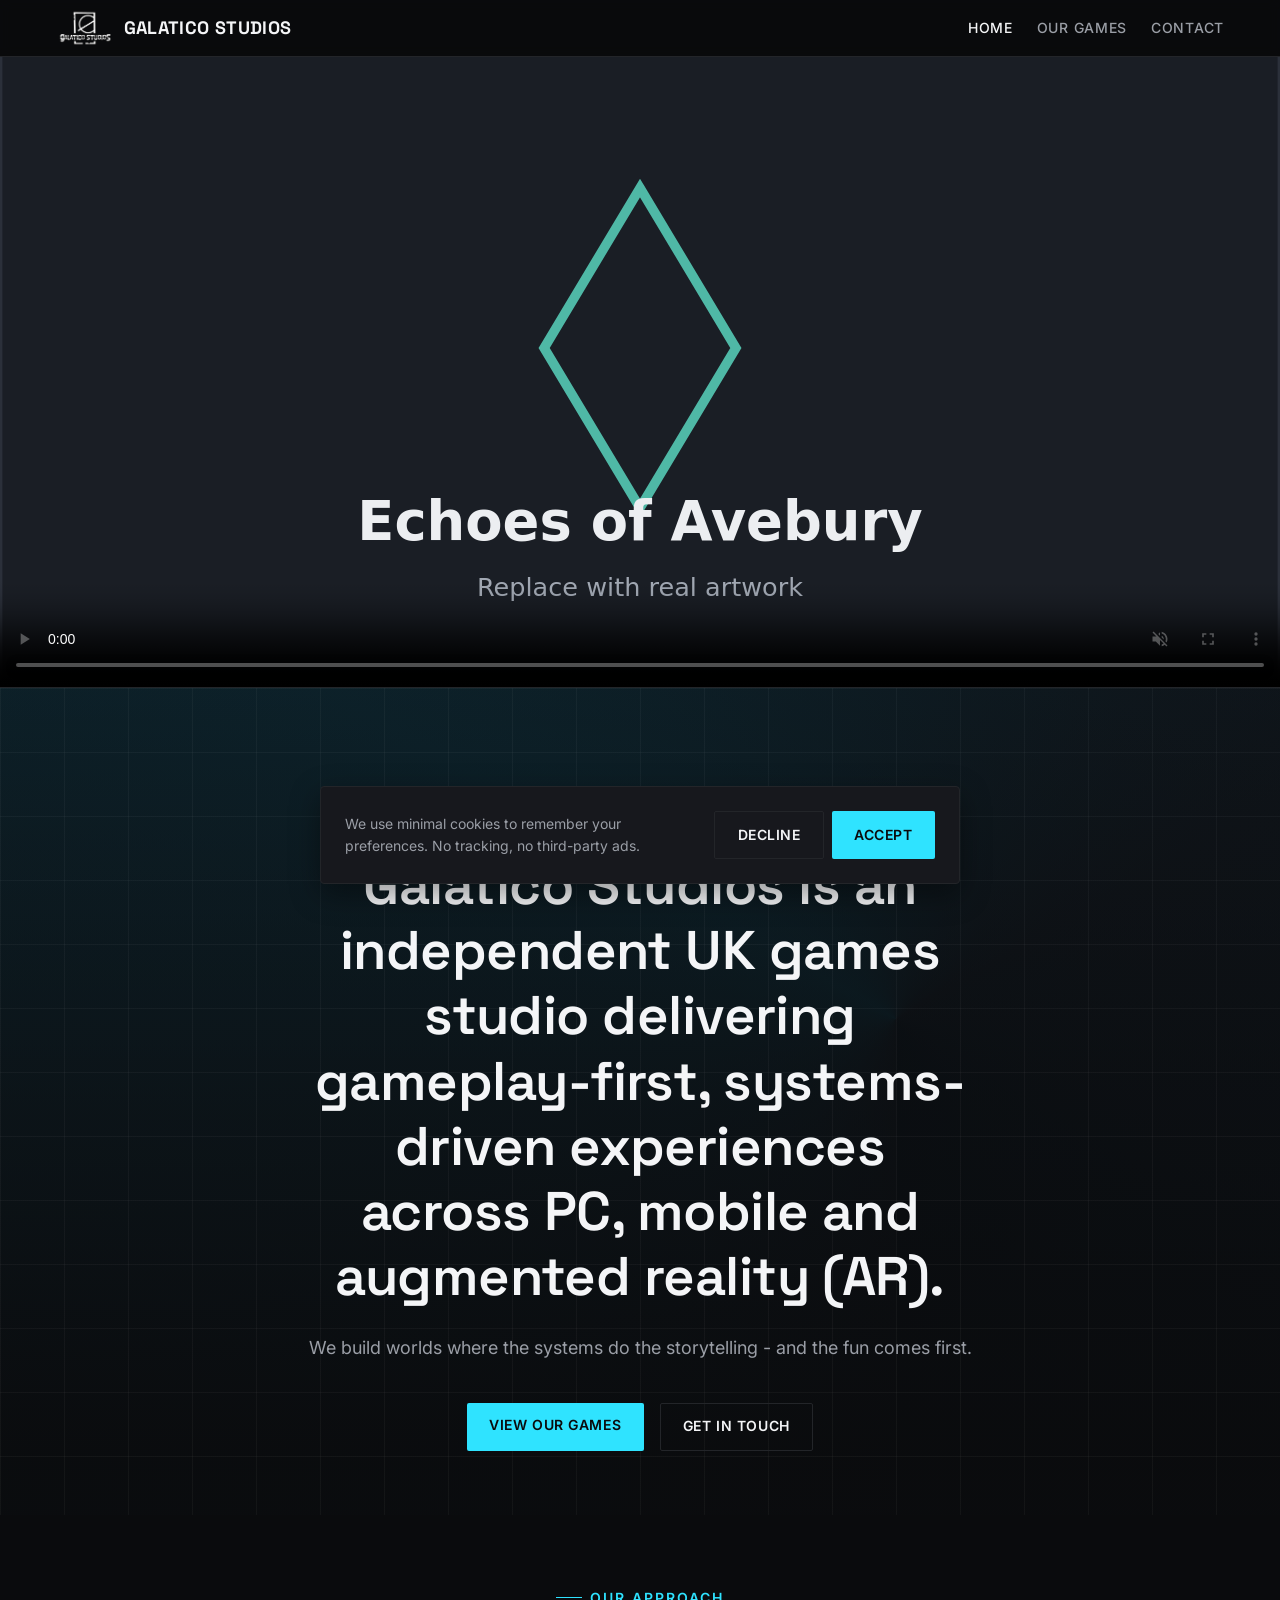
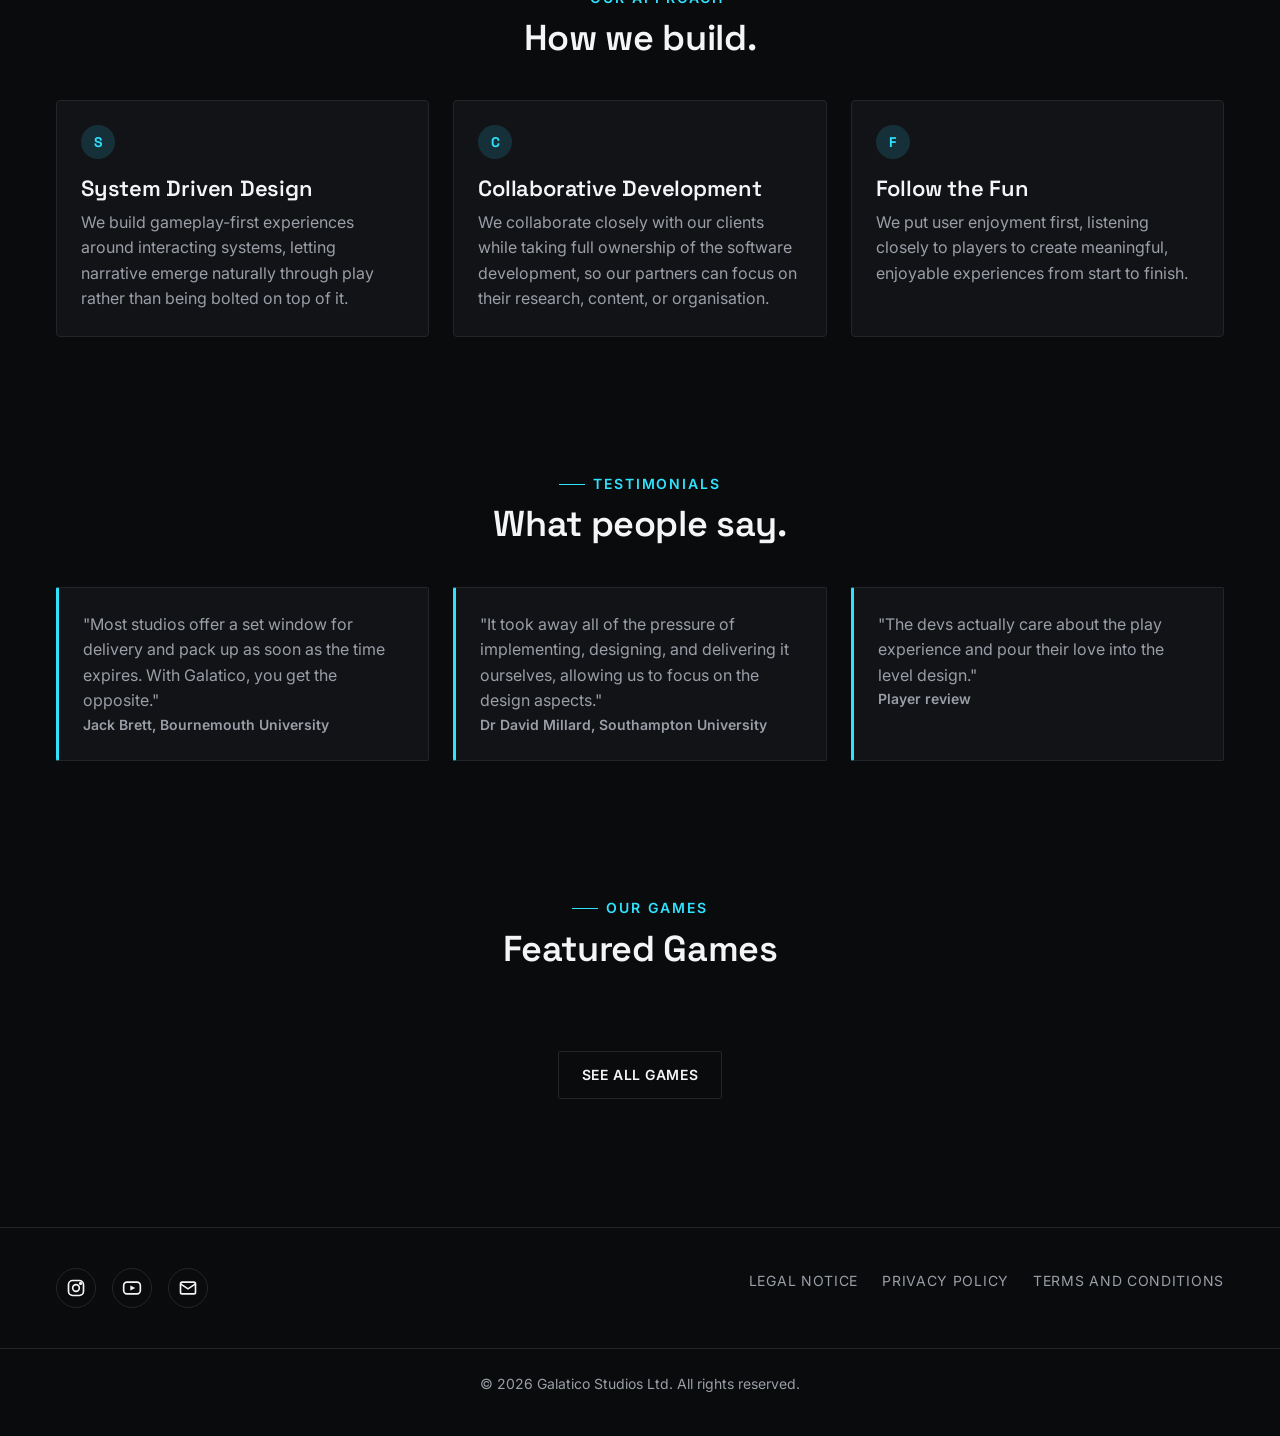
==== index.html @ b8dc7189 "Moved files into folders" ====
<!DOCTYPE html>
<html lang="en">
<head>
  <meta charset="UTF-8">
  <meta name="viewport" content="width=device-width, initial-scale=1.0">
  <title>Galatico Studios | Independent UK Games Studio</title>
  <meta name="description" content="Galatico Studios is an independent UK games studio delivering gameplay-first, systems-driven experiences across PC, mobile and augmented reality (AR).">
  <link rel="icon" href="favicon.ico" sizes="any">
  <link rel="manifest" href="site.webmanifest">

  <link rel="preconnect" href="https://fonts.googleapis.com">
  <link rel="preconnect" href="https://fonts.gstatic.com" crossorigin>
  <link href="https://fonts.googleapis.com/css2?family=Space+Grotesk:wght@500;600;700&family=Inter:wght@400;500;600&display=swap" rel="stylesheet">

  <link rel="stylesheet" href="assets/css/base.css">
  <link rel="stylesheet" href="assets/css/layout.css">
  <link rel="stylesheet" href="assets/css/components.css">
  <link rel="stylesheet" href="assets/css/pages/home.css">
</head>
<body>
  <a class="skip-link" href="#main-content">Skip to main content</a>

  <header class="site-header">
    <div class="container">
      <a href="index.html" class="site-logo">
        <img src="assets/media/logo/logo.png" alt="Galatico Studios logo">
        Galatico Studios
      </a>

      <button class="nav-toggle" type="button" aria-expanded="false" aria-controls="main-nav" aria-label="Toggle navigation menu">
        <span></span>
        <span></span>
        <span></span>
      </button>

      <nav class="main-nav" id="main-nav" aria-label="Primary">
        <ul>
          <li><a href="index.html" aria-current="page">Home</a></li>
          <li><a href="Pages/our-games.html">Our Games</a></li>
          <li><a href="mailto:msmith@galaticostudios.co.uk">Contact</a></li>
        </ul>
      </nav>
    </div>
  </header>

  <!-- Showreel banner: no real footage yet, so the poster image (a game
       cover) shows until a <source> is added inside the <video> tag below. -->
  <section class="showreel-banner">
    <video class="showreel-video" poster="assets/media/games/echoes-of-avebury/cover.svg" controls muted loop playsinline>
      <!-- TODO: once the showreel file is ready, add e.g.:
           <source src="assets/media/showreel.mp4" type="video/mp4"> -->
      Your browser does not support the video tag.
    </video>
  </section>

  <main id="main-content">
    <!-- Hero: .hero is full-width so its background texture stretches edge
         to edge on every screen size; .hero-inner (which also gets
         .container's max-width/padding) keeps the actual text narrower and
         centered on top of it. -->
    <section class="hero">
      <div class="hero-inner container">
        <p class="kicker">PC &bull; Mobile &bull; Augmented Reality</p>
        <h1>Galatico Studios is an independent UK games studio delivering gameplay-first, systems-driven experiences across PC, mobile and augmented reality (AR).</h1>
        <p>We build worlds where the systems do the storytelling - and the fun comes first.</p>
        <div class="hero-actions">
          <a class="btn btn-primary" href="Pages/our-games.html">View Our Games</a>
          <a class="btn btn-secondary" href="mailto:msmith@galaticostudios.co.uk">Get in Touch</a>
        </div>
      </div>
    </section>

    <!-- Our Approach -->
    <section class="section container">
      <div class="section-heading">
        <p class="kicker">Our Approach</p>
        <h2>How we build.</h2>
      </div>
      <div class="approach-grid">
        <article class="approach-card">
          <span class="approach-card-icon" aria-hidden="true">S</span>
          <h3>System Driven Design</h3>
          <p>We build gameplay-first experiences around interacting systems, letting narrative emerge naturally through play rather than being bolted on top of it.</p>
        </article>
        <article class="approach-card">
          <span class="approach-card-icon" aria-hidden="true">C</span>
          <h3>Collaborative Development</h3>
          <p>We collaborate closely with our clients while taking full ownership of the software development, so our partners can focus on their research, content, or organisation.</p>
        </article>
        <article class="approach-card">
          <span class="approach-card-icon" aria-hidden="true">F</span>
          <h3>Follow the Fun</h3>
          <p>We put user enjoyment first, listening closely to players to create meaningful, enjoyable experiences from start to finish.</p>
        </article>
      </div>
    </section>

    <!-- Testimonials -->
    <section class="section container">
      <div class="section-heading">
        <p class="kicker">Testimonials</p>
        <h2>What people say.</h2>
      </div>
      <div class="testimonial-grid">
        <blockquote class="testimonial-card">
          <p>"Most studios offer a set window for delivery and pack up as soon as the time expires. With Galatico, you get the opposite."</p>
          <cite>Jack Brett, Bournemouth University</cite>
        </blockquote>
        <blockquote class="testimonial-card">
          <p>"It took away all of the pressure of implementing, designing, and delivering it ourselves, allowing us to focus on the design aspects."</p>
          <cite>Dr David Millard, Southampton University</cite>
        </blockquote>
        <blockquote class="testimonial-card">
          <p>"The devs actually care about the play experience and pour their love into the level design."</p>
          <cite>Player review</cite>
        </blockquote>
      </div>
    </section>

    <!-- Featured Games -->
    <section class="section container">
      <div class="section-heading">
        <p class="kicker">Our Games</p>
        <h2>Featured Games</h2>
      </div>
      <!-- Cards below are injected by games-data.js via renderGameCards() -->
      <div class="featured-games-grid" id="featured-games"></div>
      <div class="section-heading" style="margin-top: var(--space-lg); margin-bottom: 0;">
        <a class="btn btn-secondary" href="Pages/our-games.html">See All Games</a>
      </div>
    </section>
  </main>

  <footer class="site-footer">
    <div class="container footer-grid">
      <div class="footer-social">
        <a href="https://instagram.com/galaticostudiosofficial" target="_blank" rel="noopener noreferrer" aria-label="Galatico Studios on Instagram">
          <svg width="20" height="20" viewBox="0 0 24 24" fill="none" stroke="currentColor" stroke-width="2" aria-hidden="true">
            <rect x="3" y="3" width="18" height="18" rx="5"></rect>
            <circle cx="12" cy="12" r="4"></circle>
            <circle cx="17.5" cy="6.5" r="1"></circle>
          </svg>
        </a>
        <a href="https://youtube.com/@GalaticoStudiosOfficial" target="_blank" rel="noopener noreferrer" aria-label="Galatico Studios on YouTube">
          <svg width="20" height="20" viewBox="0 0 24 24" fill="none" stroke="currentColor" stroke-width="2" aria-hidden="true">
            <rect x="2" y="5" width="20" height="14" rx="4"></rect>
            <polygon points="10,9 16,12 10,15" fill="currentColor" stroke="none"></polygon>
          </svg>
        </a>
        <a href="mailto:msmith@galaticostudios.co.uk" aria-label="Email Galatico Studios">
          <svg width="20" height="20" viewBox="0 0 24 24" fill="none" stroke="currentColor" stroke-width="2" aria-hidden="true">
            <rect x="3" y="5" width="18" height="14" rx="2"></rect>
            <path d="M3 7l9 6 9-6"></path>
          </svg>
        </a>
      </div>

      <nav class="footer-legal" aria-label="Legal">
        <ul>
          <li><a href="Pages/legal-notice.html">Legal Notice</a></li>
          <li><a href="Pages/privacy-policy.html">Privacy Policy</a></li>
          <li><a href="Pages/terms-and-conditions.html">Terms and Conditions</a></li>
        </ul>
      </nav>
    </div>

    <p class="footer-bottom">&copy; <span class="current-year"></span> Galatico Studios Ltd. All rights reserved.</p>
  </footer>

  <!-- Cookie consent banner: hidden by default, shown by cookie-consent.js
       on a visitor's first visit. See assets/js/cookie-consent.js -->
  <div class="cookie-banner" id="cookie-banner" hidden>
    <p>We use minimal cookies to remember your preferences. No tracking, no third-party ads.</p>
    <div class="cookie-banner-actions">
      <button class="btn btn-secondary" id="cookie-decline" type="button">Decline</button>
      <button class="btn btn-primary" id="cookie-accept" type="button">Accept</button>
    </div>
  </div>

  <script src="assets/js/games-data.js" defer></script>
  <script src="assets/js/main.js" defer></script>
  <script src="assets/js/cookie-consent.js" defer></script>
  <script defer>
    // Only render the first 3 games as a "featured" preview on the homepage.
    // rootPrefix is "" because index.html lives at the repo root.
    renderGameCards("featured-games", 3, "");
  </script>
</body>
</html>
---- assets/css/base.css ----
/*
  base.css
  --------
  Global reset, CSS custom properties (design tokens), and base typography.
  Every other stylesheet builds on top of the variables defined here, so if
  you want to re-theme the site later, this is the file to edit.
*/

/* --- Reset ---------------------------------------------------------- */
/* A small, modern reset. We are not using a big third-party reset because
   the brief says "no frameworks" - this covers the common gotchas. */
*,
*::before,
*::after {
  box-sizing: border-box;
}

html,
body,
h1,
h2,
h3,
h4,
p,
ul,
ol,
figure,
blockquote {
  margin: 0;
  padding: 0;
}

ul,
ol {
  list-style: none;
}

img,
picture,
svg {
  max-width: 100%;
  display: block;
}

a {
  color: inherit;
  text-decoration: none;
}

button {
  font: inherit;
  color: inherit;
  background: none;
  border: none;
  cursor: pointer;
}

/* Respect users who have asked their OS to reduce motion */
@media (prefers-reduced-motion: reduce) {
  *,
  *::before,
  *::after {
    animation-duration: 0.01ms !important;
    animation-iteration-count: 1 !important;
    transition-duration: 0.01ms !important;
    scroll-behavior: auto !important;
  }
}

/* --- Design tokens ---------------------------------------------------
   CSS custom properties ("CSS variables") let us define a value once and
   reuse it everywhere. Changing a color or spacing value here updates the
   whole site, instead of hunting through every file.
------------------------------------------------------------------------ */
:root {
  /* Colors: near-black theme with a single bright teal accent used
     consistently for links, tags, and highlights. */
  --color-bg: #0a0b0d;
  --color-bg-alt: #121317;
  --color-surface: #121317;
  --color-surface-raised: #17181d;
  --color-border: #232529;

  --color-text: #f4f5f7;
  --color-text-muted: #9a9ea6;

  --color-accent: #2fe3ff;
  --color-accent-hover: #6aecff;
  --color-accent-2: #2fe3ff;
  --color-accent-soft: rgba(47, 227, 255, 0.14);

  --color-focus: #6fc6ff;

  /* Type scale. Space Grotesk/Inter are loaded via Google Fonts <link> tags
     in each page's <head> - the system-font fallbacks keep the page usable
     if that request fails (e.g. no internet when opened via file://). */
  --font-body: "Inter", system-ui, -apple-system, "Segoe UI", Roboto, Helvetica, Arial, sans-serif;
  --font-heading: "Space Grotesk", var(--font-body);

  --fs-sm: 0.875rem;
  --fs-base: 1rem;
  --fs-md: 1.125rem;
  --fs-lg: 1.375rem;
  --fs-xl: 1.75rem;
  --fs-2xl: 2.25rem;
  --fs-3xl: 3rem;

  /* Spacing scale, used for margin/padding/gap so spacing stays consistent */
  --space-xs: 0.5rem;
  --space-sm: 1rem;
  --space-md: 1.5rem;
  --space-lg: 2.5rem;
  --space-xl: 4rem;
  --space-2xl: 6rem;

  --radius-sm: 2px;
  --radius-md: 4px;

  --max-width: 1200px;
}

/* --- Base typography -------------------------------------------------- */
html {
  scroll-behavior: smooth;
}

body {
  background-color: var(--color-bg);
  color: var(--color-text);
  font-family: var(--font-body);
  font-size: var(--fs-base);
  line-height: 1.6;
}

h1,
h2,
h3,
h4 {
  font-family: var(--font-heading);
  line-height: 1.2;
  font-weight: 600;
  letter-spacing: -0.01em;
}

h1 {
  font-size: var(--fs-3xl);
}

h2 {
  font-size: var(--fs-2xl);
}

h3 {
  font-size: var(--fs-lg);
}

p {
  color: var(--color-text-muted);
}

/* Visible focus states for keyboard users - required for accessibility.
   Do not remove the outline without replacing it with something equally
   visible. */
a:focus-visible,
button:focus-visible,
input:focus-visible {
  outline: 3px solid var(--color-focus);
  outline-offset: 2px;
}

/* Utility class for visually hiding content while keeping it available to
   screen readers (used for skip links / labels). */
.visually-hidden {
  position: absolute;
  width: 1px;
  height: 1px;
  padding: 0;
  margin: -1px;
  overflow: hidden;
  clip: rect(0, 0, 0, 0);
  white-space: nowrap;
  border: 0;
}
---- assets/css/layout.css ----
/*
  layout.css
  ----------
  Structural layout: header/nav, footer, page containers and grids.
  Component-level styling (buttons, cards, etc.) lives in components.css.
*/

/* --- Container --------------------------------------------------------
   A reusable centered container so every section lines up consistently. */
.container {
  width: 100%;
  max-width: var(--max-width);
  margin-inline: auto;
  padding-inline: var(--space-sm);
}

/* --- Skip link ----------------------------------------------------------
   Lets keyboard/screen-reader users jump past the nav straight to the main
   content. Hidden until it receives focus. */
.skip-link {
  position: absolute;
  top: -100%;
  left: var(--space-sm);
  background: var(--color-accent);
  color: #14100c;
  padding: var(--space-xs) var(--space-sm);
  border-radius: var(--radius-sm);
  z-index: 1000;
  transition: top 0.2s ease;
}

.skip-link:focus {
  top: var(--space-sm);
}

/* --- Site header / navigation ------------------------------------------ */
.site-header {
  position: sticky;
  top: 0;
  z-index: 100;
  background-color: rgba(10, 11, 13, 0.92);
  backdrop-filter: blur(6px);
  border-bottom: 1px solid var(--color-border);
}

.site-header .container {
  display: flex;
  align-items: center;
  justify-content: space-between;
  padding-block: var(--space-xs);
}

.site-logo {
  display: flex;
  align-items: center;
  gap: var(--space-xs);
  font-family: var(--font-heading);
  font-size: var(--fs-md);
  font-weight: 700;
  text-transform: uppercase;
  letter-spacing: 0.02em;
}

.site-logo img {
  height: 40px;
  width: auto;
}

/* Mobile nav toggle ("hamburger") button - hidden on wider screens.
   Its open/closed state is toggled by main.js, which adds/removes the
   `is-open` class on .main-nav and updates aria-expanded on this button. */
.nav-toggle {
  display: none;
  flex-direction: column;
  justify-content: space-between;
  width: 28px;
  height: 20px;
}

.nav-toggle span {
  display: block;
  height: 2px;
  width: 100%;
  background-color: var(--color-text);
  border-radius: 2px;
}

.main-nav ul {
  display: flex;
  align-items: center;
  gap: var(--space-md);
}

.main-nav a {
  font-weight: 500;
  font-size: var(--fs-sm);
  text-transform: uppercase;
  letter-spacing: 0.05em;
  color: var(--color-text-muted);
  transition: color 0.15s ease;
}

.main-nav a:hover,
.main-nav a[aria-current="page"] {
  color: var(--color-text);
}

@media (max-width: 640px) {
  .nav-toggle {
    display: flex;
  }

  .main-nav {
    position: absolute;
    top: 100%;
    left: 0;
    right: 0;
    background-color: var(--color-bg-alt);
    border-bottom: 1px solid var(--color-border);
    max-height: 0;
    overflow: hidden;
    transition: max-height 0.25s ease;
  }

  .main-nav.is-open {
    max-height: 300px;
  }

  .main-nav ul {
    flex-direction: column;
    align-items: flex-start;
    gap: 0;
    padding: var(--space-sm);
  }

  .main-nav li {
    width: 100%;
  }

  .main-nav a {
    display: block;
    padding: var(--space-xs) 0;
  }
}

/* --- Generic page sections ---------------------------------------------- */
.section {
  padding-block: var(--space-xl);
}

.section-heading {
  text-align: center;
  margin-bottom: var(--space-lg);
}

.section-heading p {
  max-width: 60ch;
  margin-inline: auto;
  margin-top: var(--space-xs);
}

/* Simple content page wrapper for legal/placeholder pages */
.page-content {
  max-width: 70ch;
  margin-inline: auto;
  padding-block: var(--space-xl);
}

.page-content h1 {
  margin-bottom: var(--space-md);
}

.page-content h2 {
  margin-top: var(--space-lg);
  margin-bottom: var(--space-xs);
}

.page-content p {
  margin-bottom: var(--space-sm);
}

/* --- Footer -------------------------------------------------------------- */
.site-footer {
  border-top: 1px solid var(--color-border);
  padding-block: var(--space-lg);
  margin-top: var(--space-xl);
}

.footer-grid {
  display: flex;
  flex-wrap: wrap;
  justify-content: space-between;
  gap: var(--space-lg);
}

.footer-social {
  display: flex;
  gap: var(--space-sm);
}

.footer-social a {
  display: inline-flex;
  align-items: center;
  justify-content: center;
  width: 40px;
  height: 40px;
  border: 1px solid var(--color-border);
  border-radius: 50%;
  transition: border-color 0.15s ease, color 0.15s ease;
}

.footer-social a:hover {
  border-color: var(--color-accent);
  color: var(--color-accent);
}

.footer-legal ul {
  display: flex;
  flex-wrap: wrap;
  gap: var(--space-md);
}

.footer-legal a {
  color: var(--color-text-muted);
  font-size: var(--fs-sm);
  text-transform: uppercase;
  letter-spacing: 0.05em;
}

.footer-legal a:hover {
  color: var(--color-accent);
}

.footer-bottom {
  margin-top: var(--space-lg);
  padding-top: var(--space-md);
  border-top: 1px solid var(--color-border);
  color: var(--color-text-muted);
  font-size: var(--fs-sm);
  text-align: center;
}
---- assets/css/components.css ----
/*
  components.css
  --------------
  Reusable UI pieces: buttons, cards, testimonials, platform tags and the
  cookie-consent banner. These are used across multiple pages.
*/

/* --- Buttons ------------------------------------------------------------ */
.btn {
  display: inline-block;
  padding: 0.85em 1.6em;
  border-radius: var(--radius-sm);
  font-weight: 600;
  font-size: var(--fs-sm);
  text-transform: uppercase;
  letter-spacing: 0.04em;
  transition: background-color 0.15s ease, color 0.15s ease, transform 0.15s ease;
}

.btn-primary {
  background-color: var(--color-accent);
  color: #0a0b0d;
}

.btn-primary:hover {
  background-color: var(--color-accent-hover);
  transform: translateY(-1px);
}

.btn-secondary {
  background-color: transparent;
  color: var(--color-text);
  border: 1px solid var(--color-border);
}

.btn-secondary:hover {
  border-color: var(--color-accent);
  color: var(--color-accent);
}

/* --- Section labels (kicker/eyebrow) --------------------------------------
   Small uppercase accent-colored label used above section headings and in
   the hero, e.g. "Our Approach" -> kicker reads "About Us". */
.kicker {
  display: flex;
  align-items: center;
  justify-content: center;
  gap: var(--space-xs);
  color: var(--color-accent);
  text-transform: uppercase;
  font-size: var(--fs-sm);
  font-weight: 600;
  letter-spacing: 0.14em;
  margin-bottom: var(--space-xs);
}

.kicker::before {
  content: "";
  width: 26px;
  height: 1px;
  background-color: var(--color-accent);
}

/* --- Approach cards (pillars) ---------------------------------------------- */
.approach-grid {
  display: grid;
  grid-template-columns: repeat(auto-fit, minmax(240px, 1fr));
  gap: var(--space-md);
}

.approach-card {
  background-color: var(--color-surface);
  border: 1px solid var(--color-border);
  border-radius: var(--radius-md);
  padding: var(--space-md);
}

.approach-card-icon {
  display: flex;
  align-items: center;
  justify-content: center;
  width: 34px;
  height: 34px;
  border-radius: 50%;
  background-color: var(--color-accent-soft);
  color: var(--color-accent);
  font-family: var(--font-heading);
  font-weight: 700;
  font-size: var(--fs-sm);
  margin-bottom: var(--space-sm);
}

.approach-card h3 {
  color: var(--color-text);
  margin-bottom: var(--space-xs);
}

/* --- Testimonials --------------------------------------------------------- */
.testimonial-grid {
  display: grid;
  grid-template-columns: repeat(auto-fit, minmax(260px, 1fr));
  gap: var(--space-md);
}

.testimonial-card {
  background-color: var(--color-surface);
  border: 1px solid var(--color-border);
  border-left: 3px solid var(--color-accent);
  border-radius: var(--radius-sm);
  padding: var(--space-md);
}

.testimonial-card blockquote {
  font-size: var(--fs-md);
  font-style: italic;
  color: var(--color-text);
  margin-bottom: var(--space-sm);
}

.testimonial-card cite {
  display: block;
  font-style: normal;
  font-weight: 600;
  color: var(--color-text-muted);
  font-size: var(--fs-sm);
}

/* --- Game cards ------------------------------------------------------------
   The markup for these cards is generated by assets/js/games-data.js so the
   same underlying markup is shared between the homepage "featured games"
   preview and the full grid on Pages/our-games.html - the two contexts just
   look different (see the ".featured-games-grid" overrides further down and
   the "detail card" overrides in pages/our-games.css). */
.game-card {
  position: relative;
  background-color: var(--color-surface);
  border: 1px solid var(--color-border);
  border-radius: var(--radius-md);
  overflow: hidden;
  display: flex;
  flex-direction: column;
}

.game-card img {
  width: 100%;
  aspect-ratio: 16 / 9;
  object-fit: cover;
  background-color: var(--color-surface-raised);
}

.game-card-body {
  padding: var(--space-md);
  display: flex;
  flex-direction: column;
  gap: var(--space-xs);
  flex-grow: 1;
}

.game-card-body h3 {
  color: var(--color-text);
}

.game-card-tagline {
  color: var(--color-accent);
  font-weight: 600;
  font-size: var(--fs-sm);
}

.game-card-description {
  flex-grow: 1;
}

.platform-tags {
  display: flex;
  flex-wrap: wrap;
  gap: var(--space-xs);
  margin-top: var(--space-xs);
}

.platform-tag {
  font-size: 0.75rem;
  font-weight: 600;
  text-transform: uppercase;
  letter-spacing: 0.08em;
  padding: 0.15rem 0.6rem;
  border-radius: 999px;
  border: 1px solid var(--color-border);
  color: var(--color-text-muted);
}

.game-card-body .btn {
  align-self: flex-start;
  margin-top: var(--space-xs);
}

/* Decorative arrow chip shown in the top corner of the homepage's compact
   teaser tiles (see .featured-games-grid below). aria-hidden in the markup
   since the whole tile is already one link - it's purely visual. */
.arrow-chip {
  display: none;
  position: absolute;
  top: var(--space-sm);
  right: var(--space-sm);
  z-index: 2;
  width: 32px;
  height: 32px;
  align-items: center;
  justify-content: center;
  border-radius: 50%;
  background-color: rgba(244, 245, 247, 0.08);
  color: var(--color-text);
  font-size: var(--fs-sm);
  transition: background-color 0.2s ease, color 0.2s ease;
}

/* --- Featured games teaser tiles (index.html only) --------------------------
   Compact, image-led tiles: the cover image fills the tile, a gradient
   overlay sits behind the text, and the whole tile is one clickable link
   (the visible "Learn more" text is swapped for the arrow chip + a
   stretched-link overlay so the entire tile responds to clicks/taps). */
.featured-games-grid .game-card {
  aspect-ratio: 4 / 5;
}

.featured-games-grid .game-card img {
  position: absolute;
  inset: 0;
  width: 100%;
  height: 100%;
  aspect-ratio: auto;
  transition: transform 0.5s ease;
}

.featured-games-grid .game-card:hover img {
  transform: scale(1.06);
}

.featured-games-grid .game-card-body {
  position: relative;
  z-index: 1;
  margin-top: auto;
  background: linear-gradient(0deg, rgba(10, 11, 13, 0.92) 20%, transparent 100%);
  padding-top: var(--space-xl);
}

.featured-games-grid .game-card-description {
  display: none;
}

.featured-games-grid .arrow-chip {
  display: flex;
}

.featured-games-grid .game-card:hover .arrow-chip {
  background-color: var(--color-accent);
  color: #0a0b0d;
}

/* The real "Learn more" link is kept in the DOM (for screen readers and
   keyboard focus) but stretched to cover the whole tile, and its text is
   visually hidden since the arrow chip communicates the same thing. */
.featured-games-grid .game-card-body .btn {
  position: static;
  padding: 0;
  margin: 0;
  background: none;
  border: none;
}

.featured-games-grid .game-card-body .btn::before {
  content: "";
  position: absolute;
  inset: 0;
}

.featured-games-grid .game-card-body .btn span {
  position: absolute;
  width: 1px;
  height: 1px;
  padding: 0;
  margin: -1px;
  overflow: hidden;
  clip: rect(0, 0, 0, 0);
  white-space: nowrap;
  border: 0;
}

/* --- Cookie consent banner --------------------------------------------------
   Shown/hidden by assets/js/cookie-consent.js. Starts hidden via the
   `hidden` attribute so it never flashes on screen before the script runs. */
.cookie-banner {
  position: fixed;
  left: var(--space-sm);
  right: var(--space-sm);
  bottom: var(--space-sm);
  z-index: 1000;
  max-width: 640px;
  margin-inline: auto;
  background-color: var(--color-surface-raised);
  border: 1px solid var(--color-border);
  border-radius: var(--radius-md);
  padding: var(--space-md);
  box-shadow: 0 10px 30px rgba(0, 0, 0, 0.4);
  display: flex;
  flex-wrap: wrap;
  align-items: center;
  gap: var(--space-md);
}

.cookie-banner[hidden] {
  display: none;
}

.cookie-banner p {
  flex: 1 1 260px;
  margin: 0;
  font-size: var(--fs-sm);
}

.cookie-banner-actions {
  display: flex;
  gap: var(--space-xs);
}
---- assets/css/pages/home.css ----
/*
  home.css
  --------
  Styling specific to index.html: the showreel banner, the hero, and the
  featured-games section layout. Shared pieces (cards, buttons, testimonials)
  live in components.css.
*/

/* --- Showreel banner ------------------------------------------------------
   Sits between the header and <main>. Until a real video file is added, the
   video's `poster` image (set in the HTML) is all that shows. */
.showreel-banner {
  width: 100%;
  background-color: var(--color-bg);
  border-bottom: 1px solid var(--color-border);
}

.showreel-video {
  display: block;
  width: 100%;
  max-height: 70vh;
  /* object-fit keeps the poster/video filling the box without distorting it,
     the same way it works on an <img>. */
  object-fit: cover;
  background-color: var(--color-surface);
}

/* The hero uses two layered pseudo-elements for its background texture
   instead of extra empty <div>s in the HTML:
     ::before - a slowly-hue-shifting radial gradient (the moody backdrop)
     ::after  - a faint grid-line pattern on top of it
   .hero-inner sits at a higher z-index so the text stays readable above
   both layers. */
.hero {
  position: relative;
  overflow: hidden;
  padding-block: var(--space-2xl) var(--space-xl);
  text-align: center;
}

.hero::before,
.hero::after {
  content: "";
  position: absolute;
  inset: 0;
  z-index: 0;
}

.hero::before {
  background:
    linear-gradient(180deg, rgba(10, 11, 13, 0.2) 0%, rgba(10, 11, 13, 0.95) 92%),
    conic-gradient(from 180deg at 70% 40%, #10161c, #0d2630, #10161c, #0a1218);
  animation: hero-hue-shift 30s linear infinite;
}

.hero::after {
  background-image:
    linear-gradient(rgba(244, 245, 247, 0.04) 1px, transparent 1px),
    linear-gradient(90deg, rgba(244, 245, 247, 0.04) 1px, transparent 1px);
  background-size: 64px 64px;
}

@keyframes hero-hue-shift {
  0% {
    filter: hue-rotate(0deg);
  }
  100% {
    filter: hue-rotate(-15deg);
  }
}

.hero-inner {
  position: relative;
  z-index: 1;
  max-width: 70ch;
  margin-inline: auto;
}

.hero h1 {
  font-size: clamp(2.2rem, 5vw, 3.4rem);
  margin-bottom: var(--space-md);
}

.hero p {
  font-size: var(--fs-md);
  margin-bottom: var(--space-lg);
}

.hero-actions {
  display: flex;
  justify-content: center;
  gap: var(--space-sm);
  flex-wrap: wrap;
}

.featured-games-grid {
  display: grid;
  grid-template-columns: repeat(auto-fit, minmax(280px, 1fr));
  gap: var(--space-md);
}
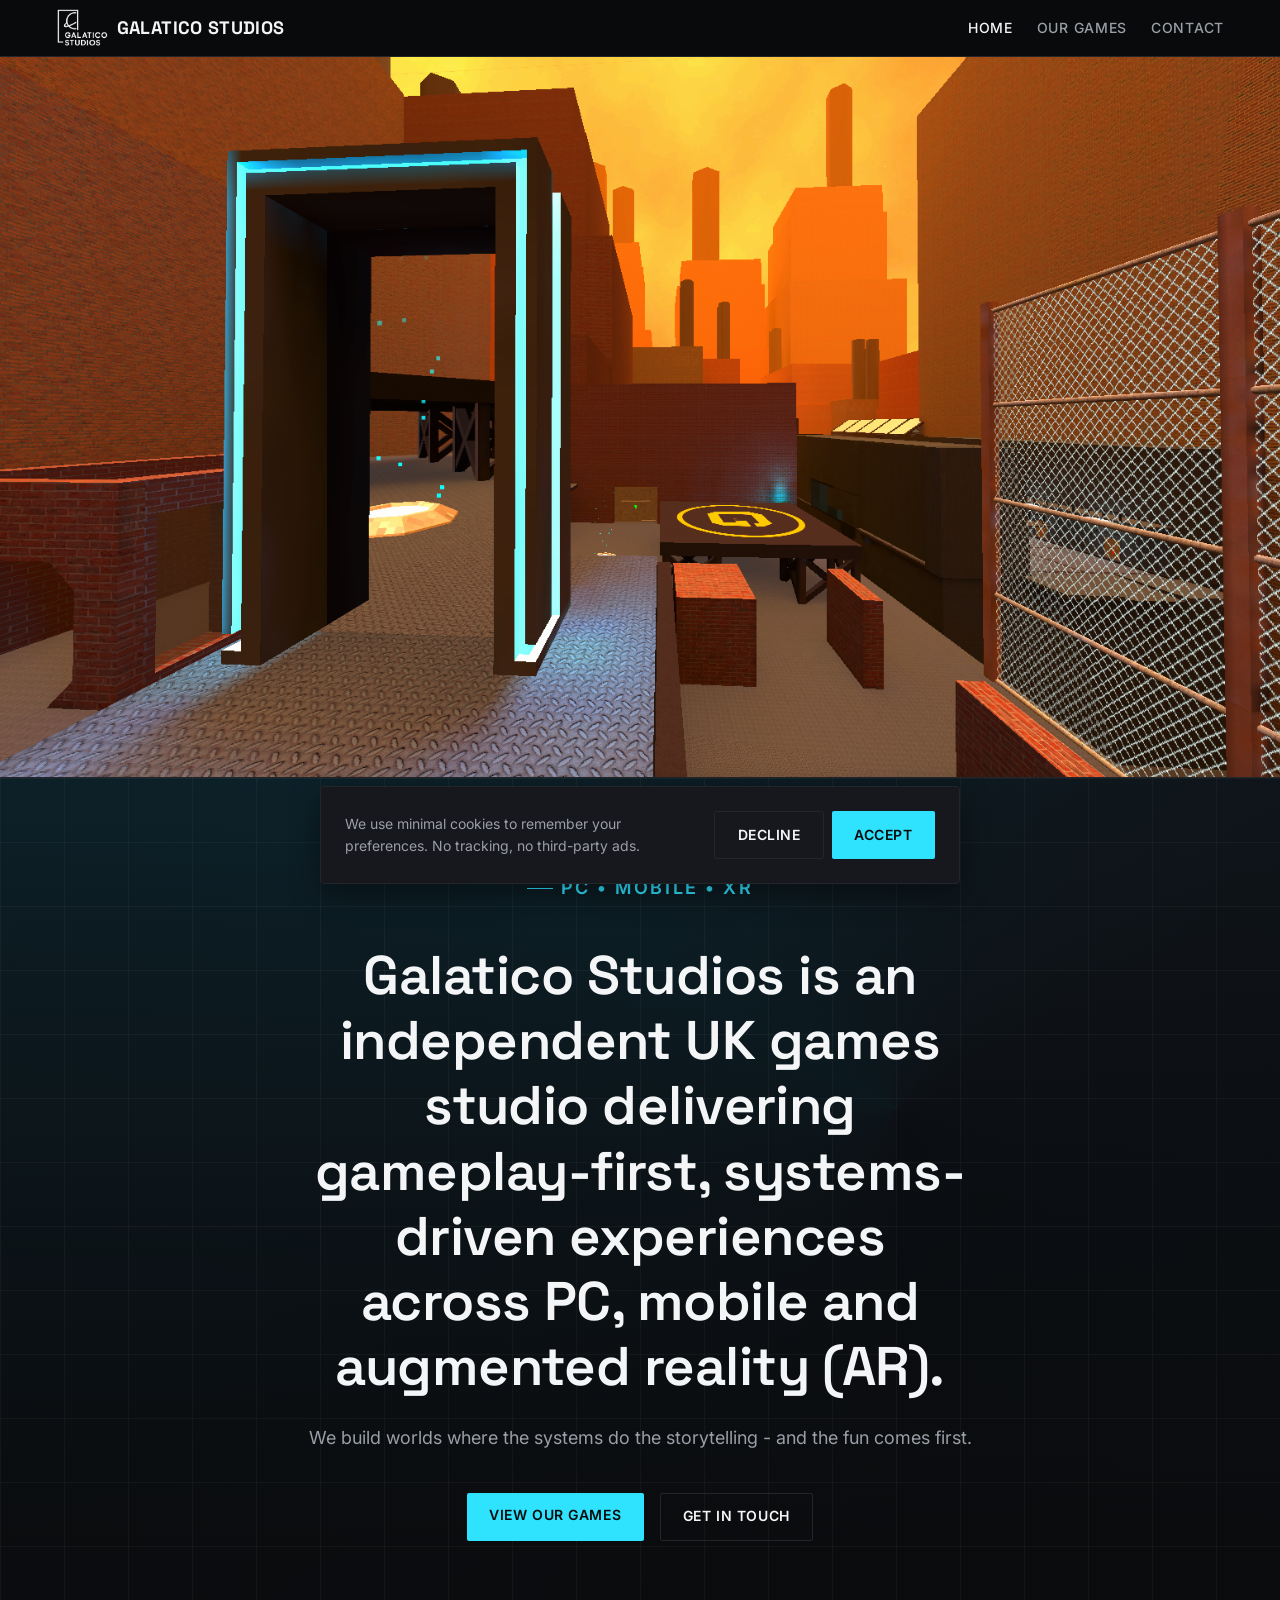
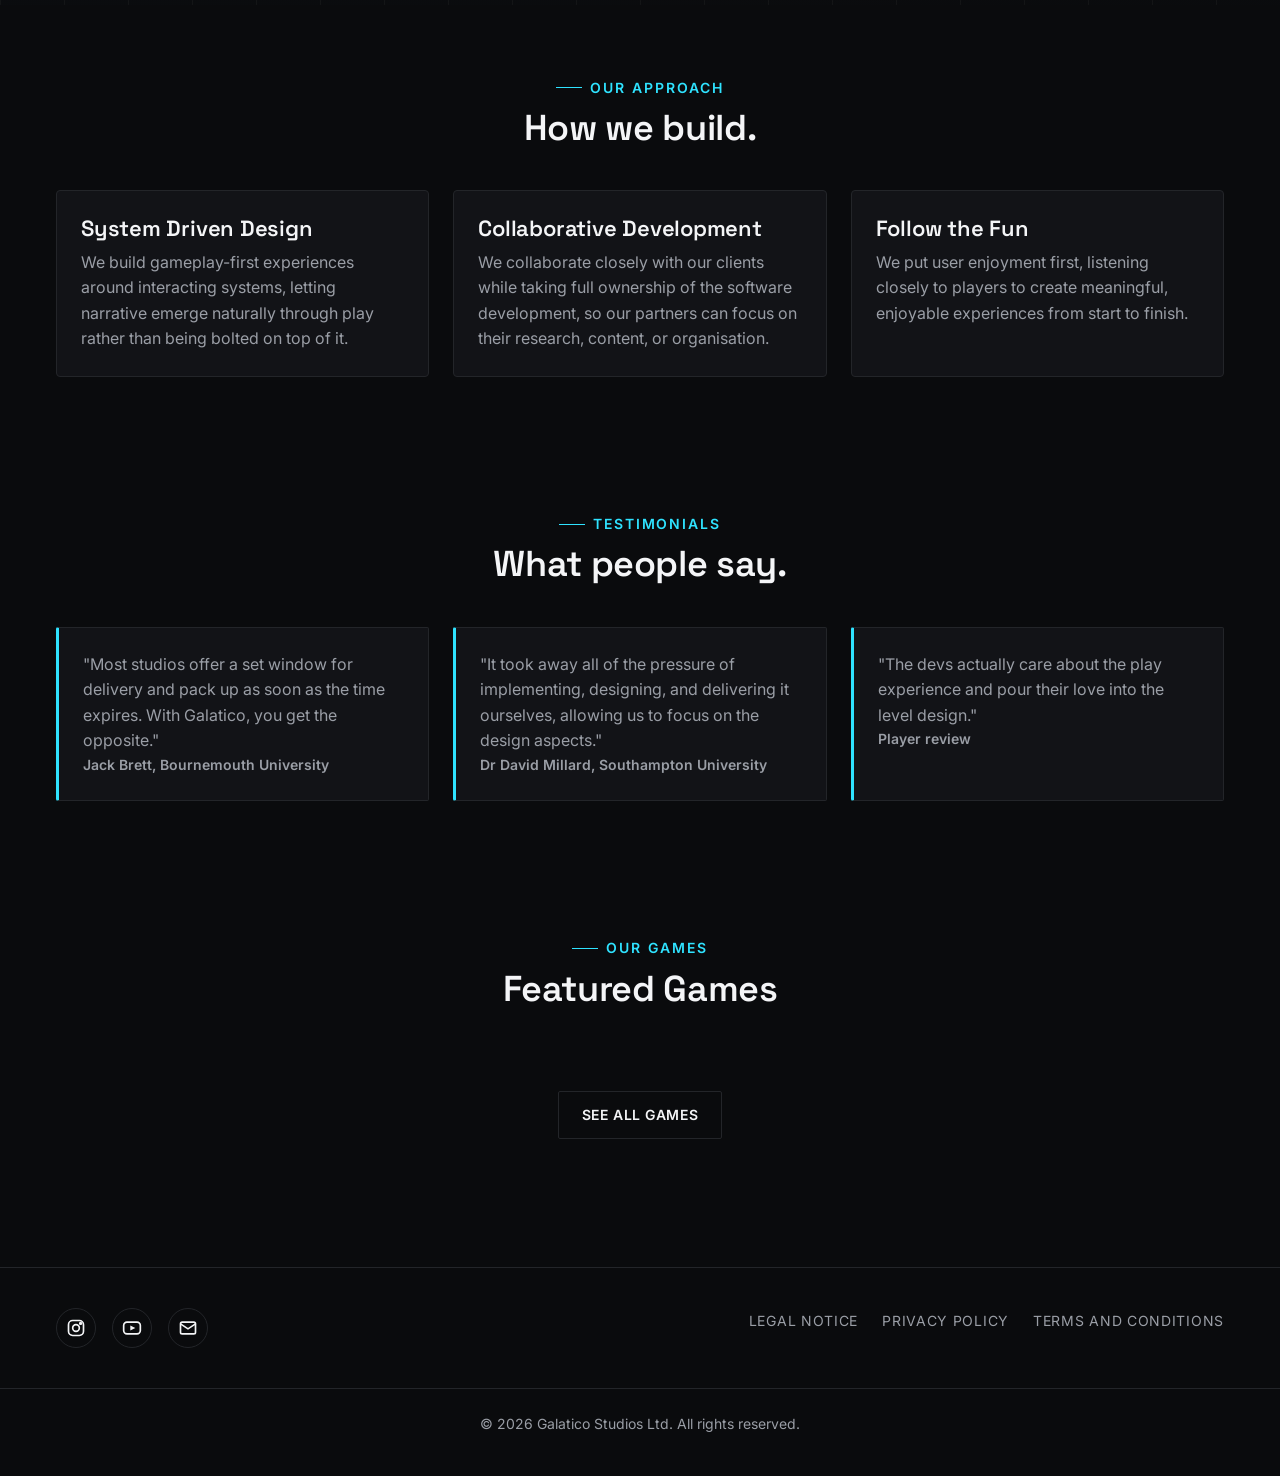
==== commit 4211069e: "Added more media to folders" ====
--- a/index.html
+++ b/index.html
@@ -23,7 +23,7 @@
   <header class="site-header">
     <div class="container">
       <a href="index.html" class="site-logo">
-        <img src="assets/media/logo/logo.png" alt="Galatico Studios logo">
+        <img src="assets/media/logo/Galatico_Studios_B2B_Logo_White.png" alt="Galatico Studios logo">
         Galatico Studios
       </a>
 
@@ -43,12 +43,24 @@
     </div>
   </header>
 
-  <!-- Showreel banner: no real footage yet, so the poster image (a game
-       cover) shows until a <source> is added inside the <video> tag below. -->
+  <!-- Showreel banner: plays like a silent, looping GIF - no controls, no
+       audio, no way for the visitor to pause/stop it. `muted` is required
+       for `autoplay` to be allowed by the browser at all; `playsinline`
+       stops iOS from forcing it into fullscreen. `poster` is the fallback
+       image shown before the video has loaded (or if autoplay is blocked
+       for some reason). -->
   <section class="showreel-banner">
-    <video class="showreel-video" poster="assets/media/games/echoes-of-avebury/cover.svg" controls muted loop playsinline>
-      <!-- TODO: once the showreel file is ready, add e.g.:
-           <source src="assets/media/showreel.mp4" type="video/mp4"> -->
+    <video
+      class="showreel-video"
+      poster="assets/media/games/Galatico/Screenshot 2026-02-26 223201.png"
+      autoplay
+      muted
+      loop
+      playsinline
+      disablePictureInPicture
+      disableRemotePlayback
+    >
+      <source src="assets/media/games/Galatico/GalaticoTrailer_2026-04-27.mp4" type="video/mp4">
       Your browser does not support the video tag.
     </video>
   </section>
@@ -60,7 +72,7 @@
          centered on top of it. -->
     <section class="hero">
       <div class="hero-inner container">
-        <p class="kicker">PC &bull; Mobile &bull; Augmented Reality</p>
+        <p class="kicker">PC &bull; Mobile &bull; XR</p>
         <h1>Galatico Studios is an independent UK games studio delivering gameplay-first, systems-driven experiences across PC, mobile and augmented reality (AR).</h1>
         <p>We build worlds where the systems do the storytelling - and the fun comes first.</p>
         <div class="hero-actions">
@@ -78,17 +90,14 @@
       </div>
       <div class="approach-grid">
         <article class="approach-card">
-          <span class="approach-card-icon" aria-hidden="true">S</span>
           <h3>System Driven Design</h3>
           <p>We build gameplay-first experiences around interacting systems, letting narrative emerge naturally through play rather than being bolted on top of it.</p>
         </article>
         <article class="approach-card">
-          <span class="approach-card-icon" aria-hidden="true">C</span>
           <h3>Collaborative Development</h3>
           <p>We collaborate closely with our clients while taking full ownership of the software development, so our partners can focus on their research, content, or organisation.</p>
         </article>
         <article class="approach-card">
-          <span class="approach-card-icon" aria-hidden="true">F</span>
           <h3>Follow the Fun</h3>
           <p>We put user enjoyment first, listening closely to players to create meaningful, enjoyable experiences from start to finish.</p>
         </article>
--- a/assets/css/pages/home.css
+++ b/assets/css/pages/home.css
@@ -7,8 +7,8 @@
 */
 
 /* --- Showreel banner ------------------------------------------------------
-   Sits between the header and <main>. Until a real video file is added, the
-   video's `poster` image (set in the HTML) is all that shows. */
+   Sits between the header and <main>, full-bleed and sized close to a full
+   1920x1080 (16:9) screen. */
 .showreel-banner {
   width: 100%;
   background-color: var(--color-bg);
@@ -18,9 +18,12 @@
 .showreel-video {
   display: block;
   width: 100%;
-  max-height: 70vh;
-  /* object-fit keeps the poster/video filling the box without distorting it,
-     the same way it works on an <img>. */
+  aspect-ratio: 16 / 9;
+  /* Almost full screen height, but capped so it never taller than the
+     viewport (e.g. on narrow/tall phone screens where 100%-width * 16:9
+     would otherwise overshoot). object-fit crops to fill either way, so
+     this never letterboxes or distorts the footage. */
+  max-height: 92vh;
   object-fit: cover;
   background-color: var(--color-surface);
 }
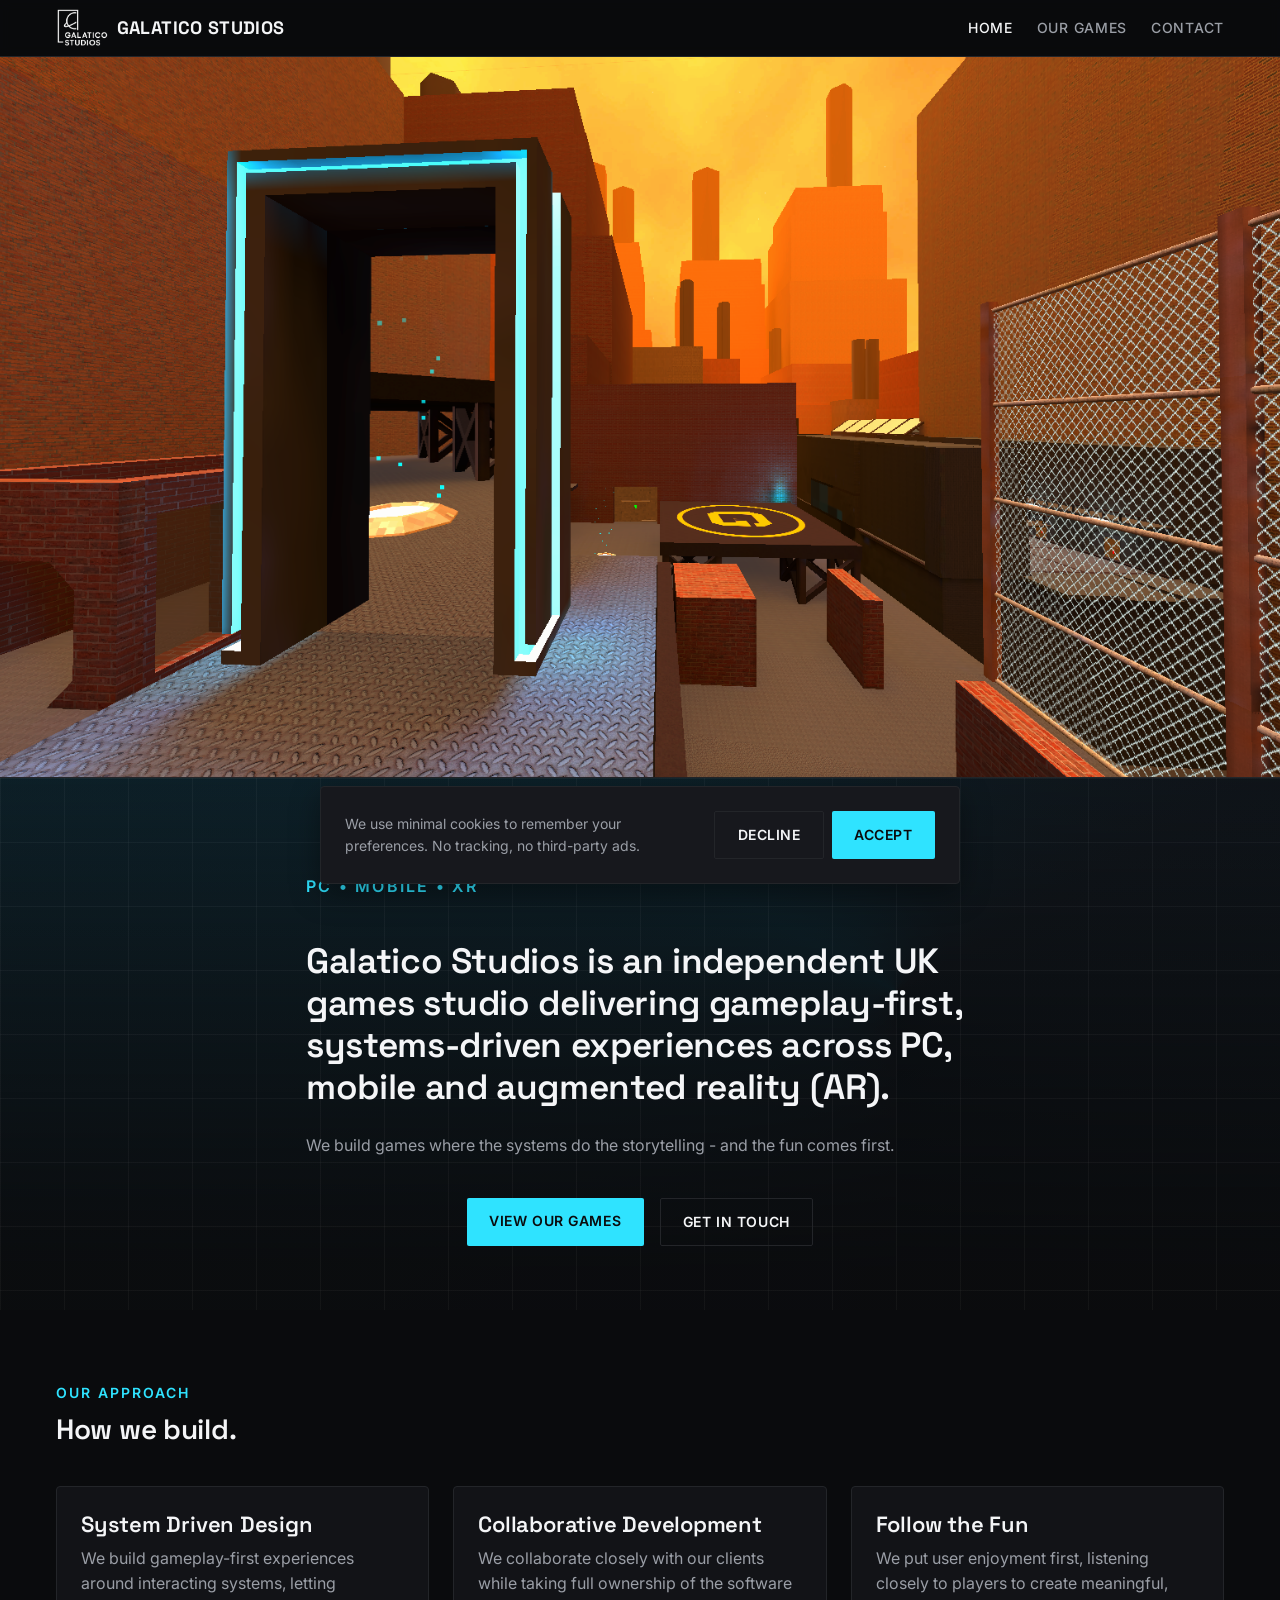
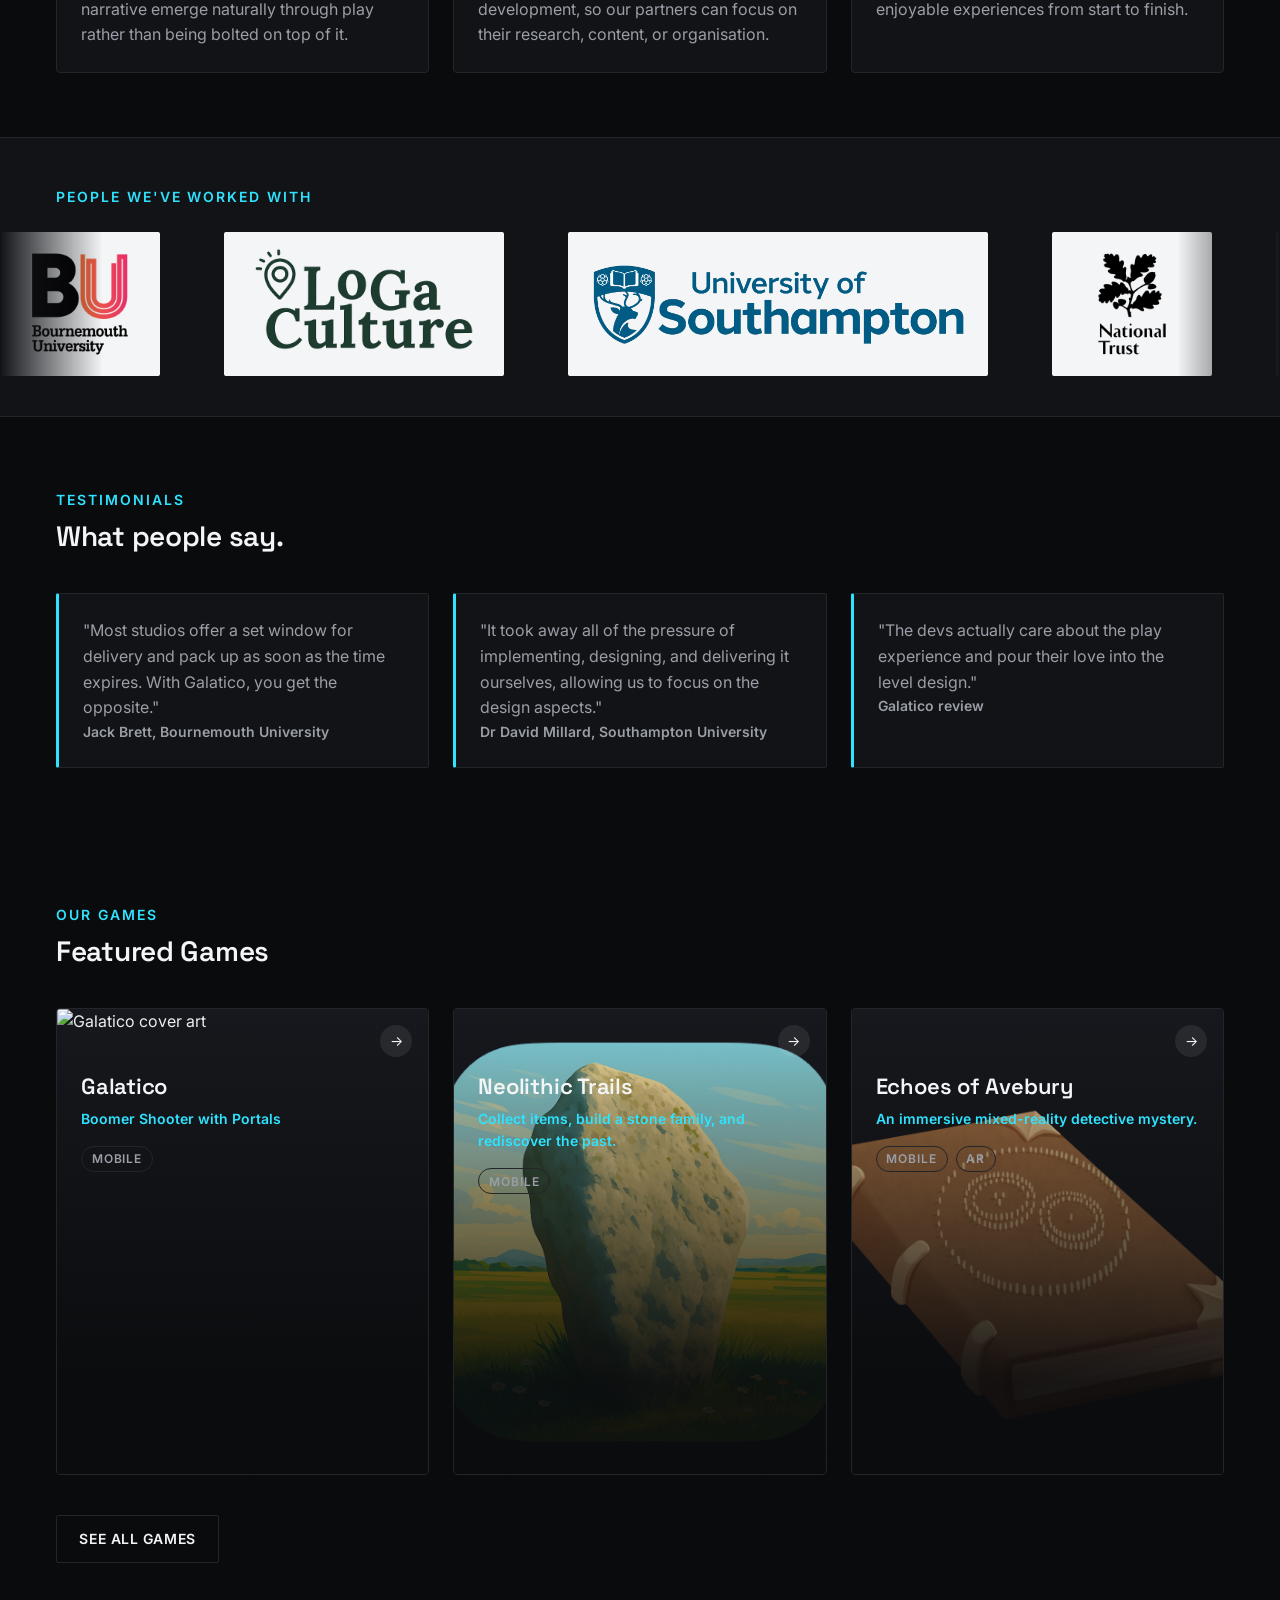
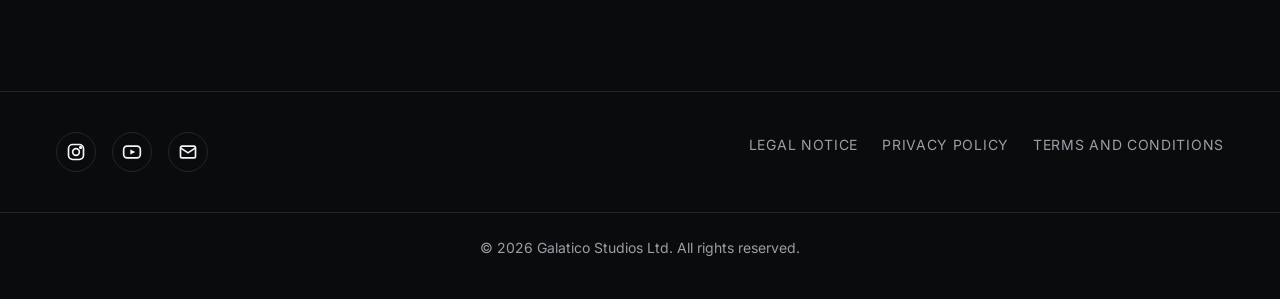
==== commit 0f2f78cd: "Got website to decent state" ====
--- a/index.html
+++ b/index.html
@@ -5,7 +5,7 @@
   <meta name="viewport" content="width=device-width, initial-scale=1.0">
   <title>Galatico Studios | Independent UK Games Studio</title>
   <meta name="description" content="Galatico Studios is an independent UK games studio delivering gameplay-first, systems-driven experiences across PC, mobile and augmented reality (AR).">
-  <link rel="icon" href="favicon.ico" sizes="any">
+  <link rel="icon" href="assets/media/logo/Galatico_Studios_B2B_Logo_Black.ico" sizes="any">
   <link rel="manifest" href="site.webmanifest">
 
   <link rel="preconnect" href="https://fonts.googleapis.com">
@@ -74,7 +74,7 @@
       <div class="hero-inner container">
         <p class="kicker">PC &bull; Mobile &bull; XR</p>
         <h1>Galatico Studios is an independent UK games studio delivering gameplay-first, systems-driven experiences across PC, mobile and augmented reality (AR).</h1>
-        <p>We build worlds where the systems do the storytelling - and the fun comes first.</p>
+        <p>We build games where the systems do the storytelling - and the fun comes first.</p>
         <div class="hero-actions">
           <a class="btn btn-primary" href="Pages/our-games.html">View Our Games</a>
           <a class="btn btn-secondary" href="mailto:msmith@galaticostudios.co.uk">Get in Touch</a>
@@ -104,6 +104,19 @@
       </div>
     </section>
 
+    <!-- Companies We've Worked With: a horizontally auto-scrolling, looping
+         logo strip. Add/remove logos in the `logos` array in
+         assets/js/logos-data.js - renderLogoScroll() handles duplicating
+         them so the CSS animation loops without a visible jump. -->
+    <section class="logo-scroll-section">
+      <div class="container section-heading">
+        <p class="kicker">People We've Worked With</p>
+      </div>
+      <div class="logo-scroll">
+        <div class="logo-scroll-track" id="logo-scroll-track"></div>
+      </div>
+    </section>
+
     <!-- Testimonials -->
     <section class="section container">
       <div class="section-heading">
@@ -121,7 +134,7 @@
         </blockquote>
         <blockquote class="testimonial-card">
           <p>"The devs actually care about the play experience and pour their love into the level design."</p>
-          <cite>Player review</cite>
+          <cite>Galatico review</cite>
         </blockquote>
       </div>
     </section>
@@ -187,12 +200,23 @@
   </div>
 
   <script src="assets/js/games-data.js" defer></script>
+  <script src="assets/js/logos-data.js" defer></script>
   <script src="assets/js/main.js" defer></script>
   <script src="assets/js/cookie-consent.js" defer></script>
-  <script defer>
-    // Only render the first 3 games as a "featured" preview on the homepage.
-    // rootPrefix is "" because index.html lives at the repo root.
-    renderGameCards("featured-games", 3, "");
+  <script>
+    // `defer` only affects scripts that have a `src` - it does nothing on an
+    // inline script like this one, which otherwise runs immediately as the
+    // parser reaches it (before games-data.js/logos-data.js above have had
+    // a chance to run, even though they appear earlier in the file).
+    // Waiting for DOMContentLoaded guarantees those deferred scripts have
+    // already executed, so renderGameCards()/renderLogoScroll() definitely
+    // exist by the time we call them.
+    document.addEventListener("DOMContentLoaded", () => {
+      // Only render the first 3 games as a "featured" preview on the homepage.
+      // rootPrefix is "" because index.html lives at the repo root.
+      renderGameCards("featured-games", 3, "");
+      renderLogoScroll("logo-scroll-track");
+    });
   </script>
 </body>
 </html>
--- a/assets/css/layout.css
+++ b/assets/css/layout.css
@@ -175,8 +175,26 @@
   margin-bottom: var(--space-xs);
 }
 
+.page-content h3 {
+  margin-top: var(--space-md);
+  margin-bottom: var(--space-xs);
+}
+
 .page-content p {
   margin-bottom: var(--space-sm);
+}
+
+/* base.css's reset strips list-style/padding from every <ul> site-wide, so
+   legal-page lists need their own bullets/indent restored here. */
+.page-content ul {
+  list-style: disc;
+  padding-left: var(--space-md);
+  margin-bottom: var(--space-sm);
+}
+
+.page-content li {
+  color: var(--color-text-muted);
+  margin-bottom: var(--space-xs);
 }
 
 /* --- Footer -------------------------------------------------------------- */
--- a/assets/css/components.css
+++ b/assets/css/components.css
@@ -52,13 +52,6 @@
   font-weight: 600;
   letter-spacing: 0.14em;
   margin-bottom: var(--space-xs);
-}
-
-.kicker::before {
-  content: "";
-  width: 26px;
-  height: 1px;
-  background-color: var(--color-accent);
 }
 
 /* --- Approach cards (pillars) ---------------------------------------------- */
--- a/assets/css/pages/home.css
+++ b/assets/css/pages/home.css
@@ -38,7 +38,7 @@
   position: relative;
   overflow: hidden;
   padding-block: var(--space-2xl) var(--space-xl);
-  text-align: center;
+  text-align: left;
 }
 
 .hero::before,
@@ -80,12 +80,12 @@
 }
 
 .hero h1 {
-  font-size: clamp(2.2rem, 5vw, 3.4rem);
+  font-size: clamp(1.6rem, 3vw, 2.2rem);
   margin-bottom: var(--space-md);
 }
 
 .hero p {
-  font-size: var(--fs-md);
+  font-size: var(--fs-base);
   margin-bottom: var(--space-lg);
 }
 
@@ -96,8 +96,90 @@
   flex-wrap: wrap;
 }
 
+/* .section-heading (Our Approach / Testimonials / Featured Games / Companies
+   We've Worked With) defaults to centered, larger text in layout.css - that
+   rule is shared across pages, so override it here rather than in
+   layout.css to keep the change scoped to index.html only. */
+.section-heading {
+  text-align: left;
+}
+
+.section-heading p {
+  margin-inline: 0;
+}
+
+.section-heading h2 {
+  font-size: var(--fs-xl);
+}
+
+/* .kicker centers itself via flexbox (justify-content), independent of the
+   surrounding text-align, so it needs its own override too. */
+.section-heading .kicker,
+.hero .kicker {
+  justify-content: flex-start;
+}
+
 .featured-games-grid {
   display: grid;
   grid-template-columns: repeat(auto-fit, minmax(280px, 1fr));
   gap: var(--space-md);
 }
+
+/* --- Logo scroll (companies worked with) -----------------------------------
+   Markup is generated by assets/js/logos-data.js: the track contains the
+   logo list twice in a row, and the animation scrolls left by exactly 50%
+   of the track's width before snapping back to 0% - since the second half
+   is identical to the first, that snap is invisible and the strip appears
+   to scroll forever. */
+.logo-scroll-section {
+  padding-block: var(--space-lg);
+  border-top: 1px solid var(--color-border);
+  border-bottom: 1px solid var(--color-border);
+  background-color: var(--color-surface);
+}
+
+.logo-scroll-section .section-heading {
+  margin-bottom: var(--space-md);
+}
+
+.logo-scroll {
+  width: 100%;
+  overflow: hidden;
+  /* Fades the strip's edges so logos entering/leaving view fade in and out
+     instead of being sliced off by a hard edge. */
+  mask-image: linear-gradient(90deg, transparent, #000 8%, #000 92%, transparent);
+}
+
+.logo-scroll-track {
+  display: flex;
+  align-items: center;
+  gap: var(--space-xl);
+  width: max-content;
+  animation: logo-scroll 120s linear infinite;
+}
+
+/* Pause on hover so a visitor can actually look at a logo they're curious
+   about instead of chasing a moving target. */
+.logo-scroll:hover .logo-scroll-track {
+  animation-play-state: paused;
+}
+
+.logo-scroll-track img {
+  height: 144px;
+  width: auto;
+  max-width: 420px;
+  flex-shrink: 0;
+  object-fit: contain;
+  padding: var(--space-sm) var(--space-md);                                                                                                                                                              
+  background-color: var(--color-text);                                                                                                                                                                   
+  border-radius: var(--radius-sm);  
+}
+
+@keyframes logo-scroll {
+  from {
+    transform: translateX(0);
+  }
+  to {
+    transform: translateX(-50%);
+  }
+}
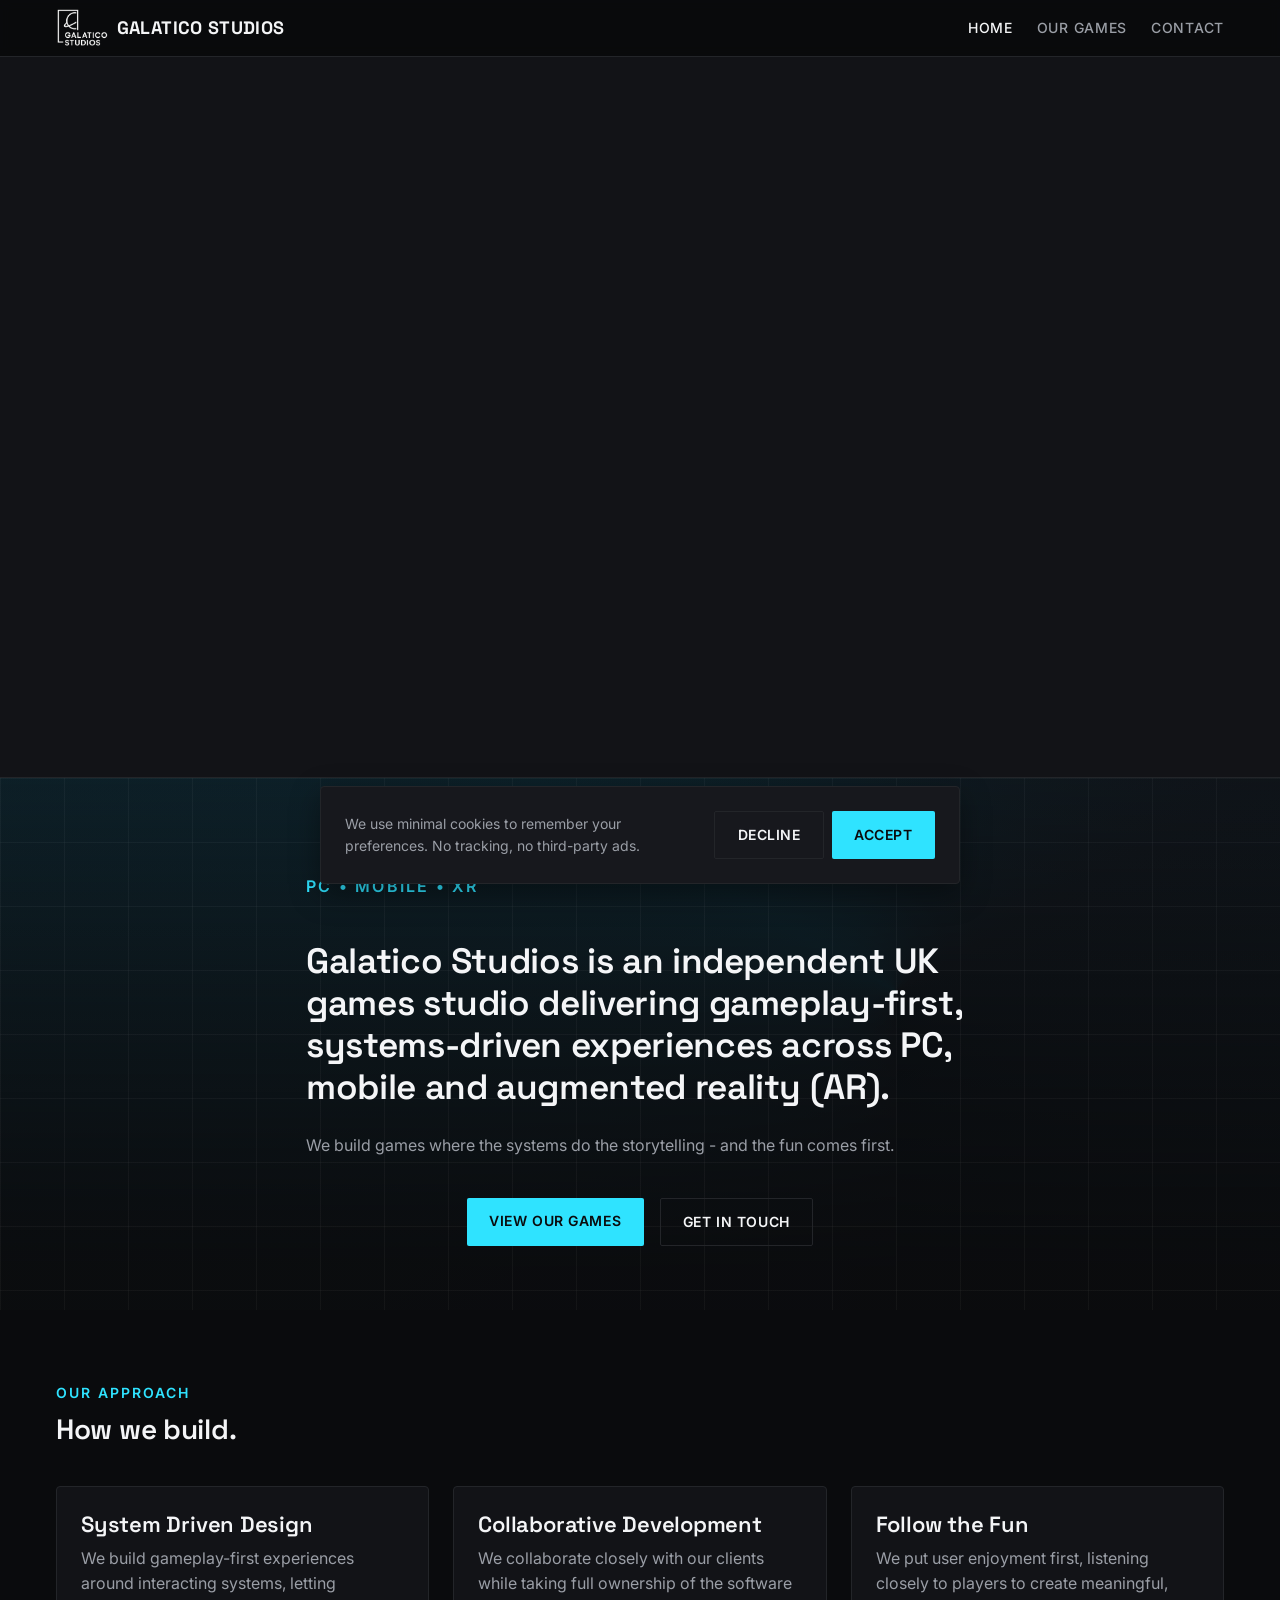
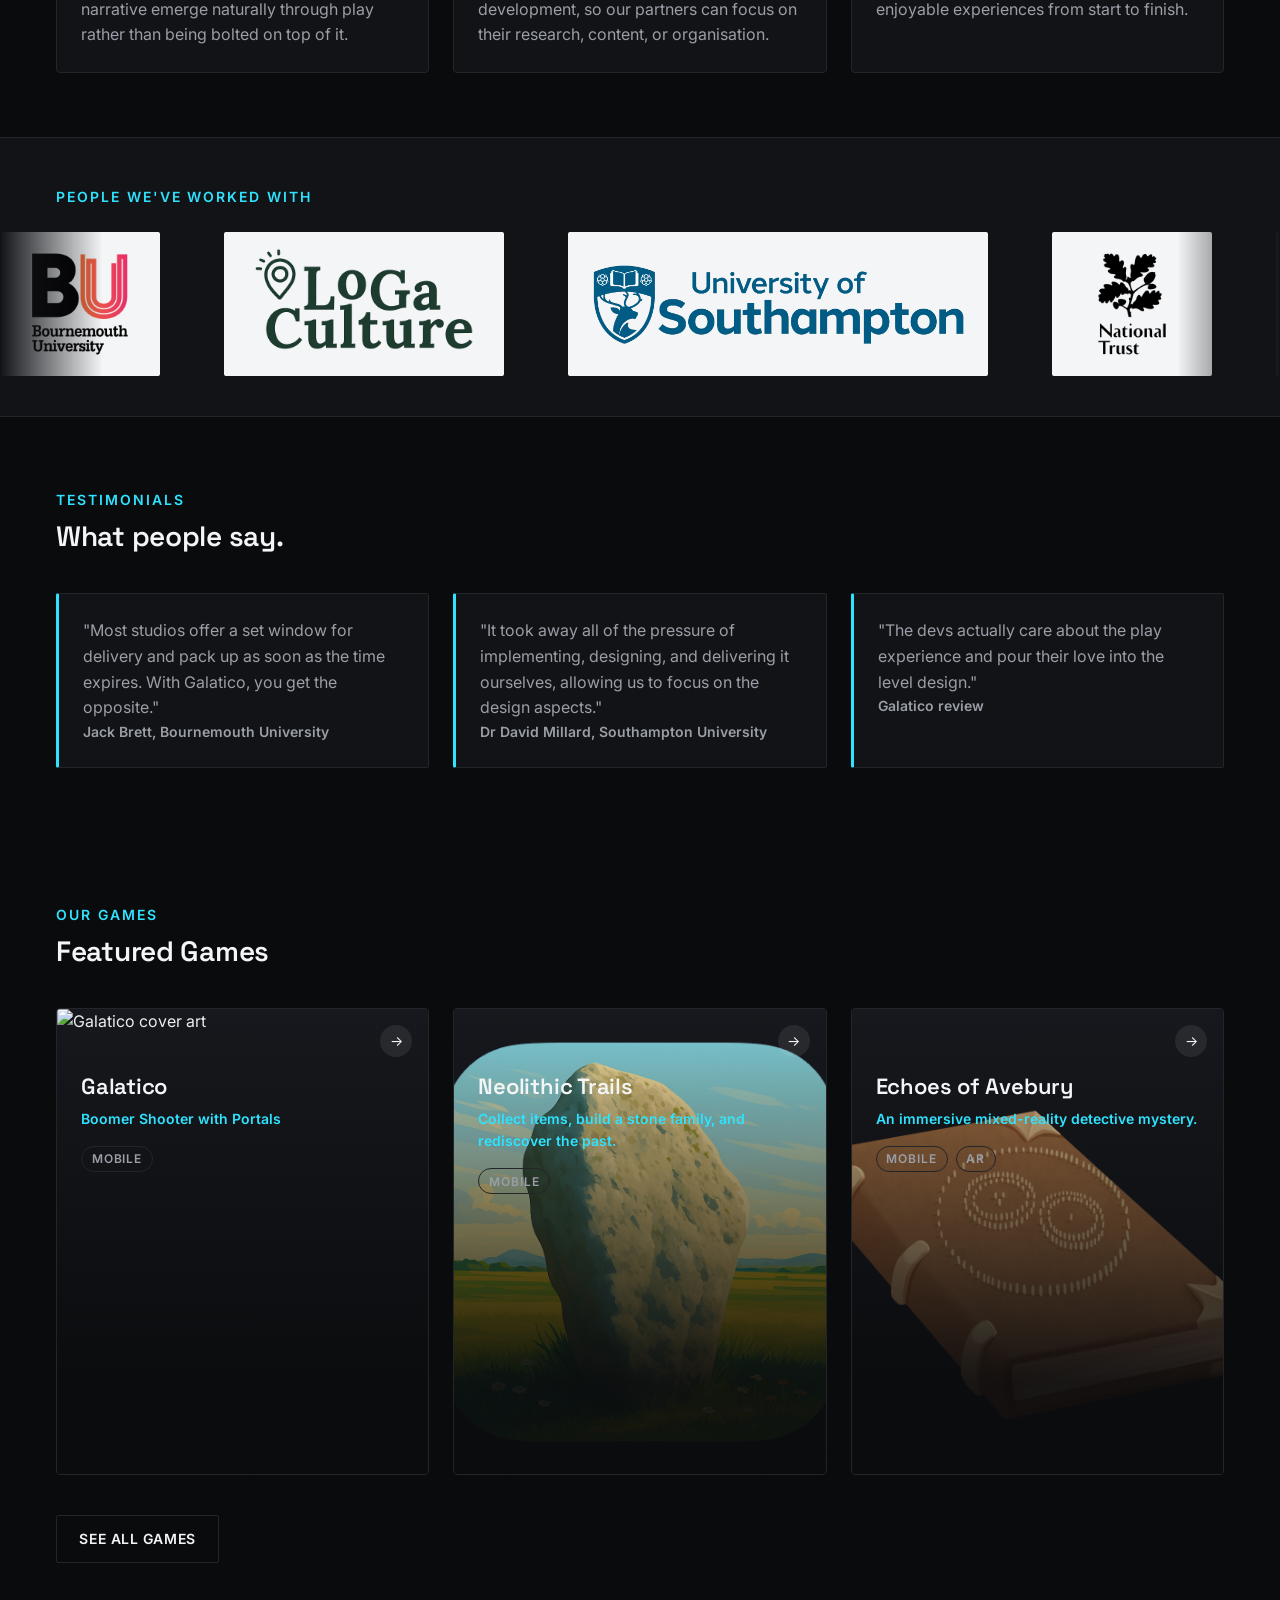
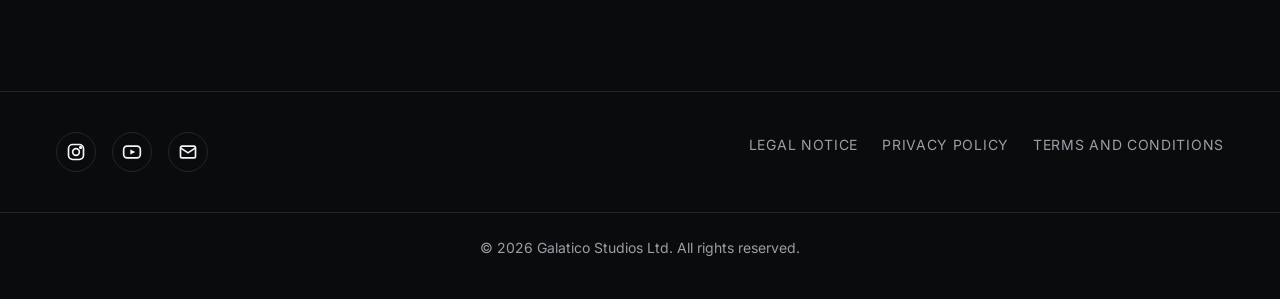
==== commit 0c7679af: "Added Youtube Link for video" ====
--- a/index.html
+++ b/index.html
@@ -44,25 +44,23 @@
   </header>
 
   <!-- Showreel banner: plays like a silent, looping GIF - no controls, no
-       audio, no way for the visitor to pause/stop it. `muted` is required
-       for `autoplay` to be allowed by the browser at all; `playsinline`
-       stops iOS from forcing it into fullscreen. `poster` is the fallback
-       image shown before the video has loaded (or if autoplay is blocked
-       for some reason). -->
+       audio, no way for the visitor to pause/stop it. YouTube params do the
+       same job the old <video> attributes did (autoplay+mute so the browser
+       allows autoplay, loop, no controls/branding/related videos); `playlist`
+       repeating the video ID is required by YouTube for `loop` to work on a
+       single video. `pointer-events: none` on the wrapper (see home.css)
+       blocks clicks so visitors can't pause it or jump to YouTube. -->
   <section class="showreel-banner">
-    <video
-      class="showreel-video"
-      poster="assets/media/games/Galatico/Screenshot 2026-02-26 223201.png"
-      autoplay
-      muted
-      loop
-      playsinline
-      disablePictureInPicture
-      disableRemotePlayback
-    >
-      <source src="assets/media/games/Galatico/GalaticoTrailer_2026-04-27.mp4" type="video/mp4">
-      Your browser does not support the video tag.
-    </video>
+    <div class="showreel-video-wrap">
+      <iframe
+        class="showreel-video"
+        src="https://www.youtube-nocookie.com/embed/whuB1IYX6Ms?autoplay=1&mute=1&loop=1&playlist=whuB1IYX6Ms&controls=0&showinfo=0&rel=0&modestbranding=1&iv_load_policy=3&disablekb=1&fs=0&playsinline=1"
+        title="Galatico Studios showreel"
+        frameborder="0"
+        allow="autoplay; encrypted-media"
+        referrerpolicy="strict-origin-when-cross-origin"
+      ></iframe>
+    </div>
   </section>
 
   <main id="main-content">
--- a/assets/css/pages/home.css
+++ b/assets/css/pages/home.css
@@ -15,17 +15,35 @@
   border-bottom: 1px solid var(--color-border);
 }
 
-.showreel-video {
-  display: block;
+.showreel-video-wrap {
+  position: relative;
   width: 100%;
   aspect-ratio: 16 / 9;
   /* Almost full screen height, but capped so it never taller than the
      viewport (e.g. on narrow/tall phone screens where 100%-width * 16:9
-     would otherwise overshoot). object-fit crops to fill either way, so
-     this never letterboxes or distorts the footage. */
+     would otherwise overshoot). */
   max-height: 92vh;
-  object-fit: cover;
+  overflow: hidden;
   background-color: var(--color-surface);
+  /* No pointer events reach the embed at all - visitor can't click to pause
+     it or click through to YouTube, matching the old <video>'s behaviour. */
+  pointer-events: none;
+}
+
+.showreel-video {
+  display: block;
+  position: absolute;
+  top: 50%;
+  left: 50%;
+  border: 0;
+  /* object-fit isn't reliably supported on <iframe> across browsers, so crop
+     the same way object-fit: cover would by oversizing the iframe to always
+     cover its 16:9 box and re-centering it. */
+  width: 100%;
+  height: 100%;
+  min-width: 177.78vh;
+  min-height: 56.25vw;
+  transform: translate(-50%, -50%);
 }
 
 /* The hero uses two layered pseudo-elements for its background texture
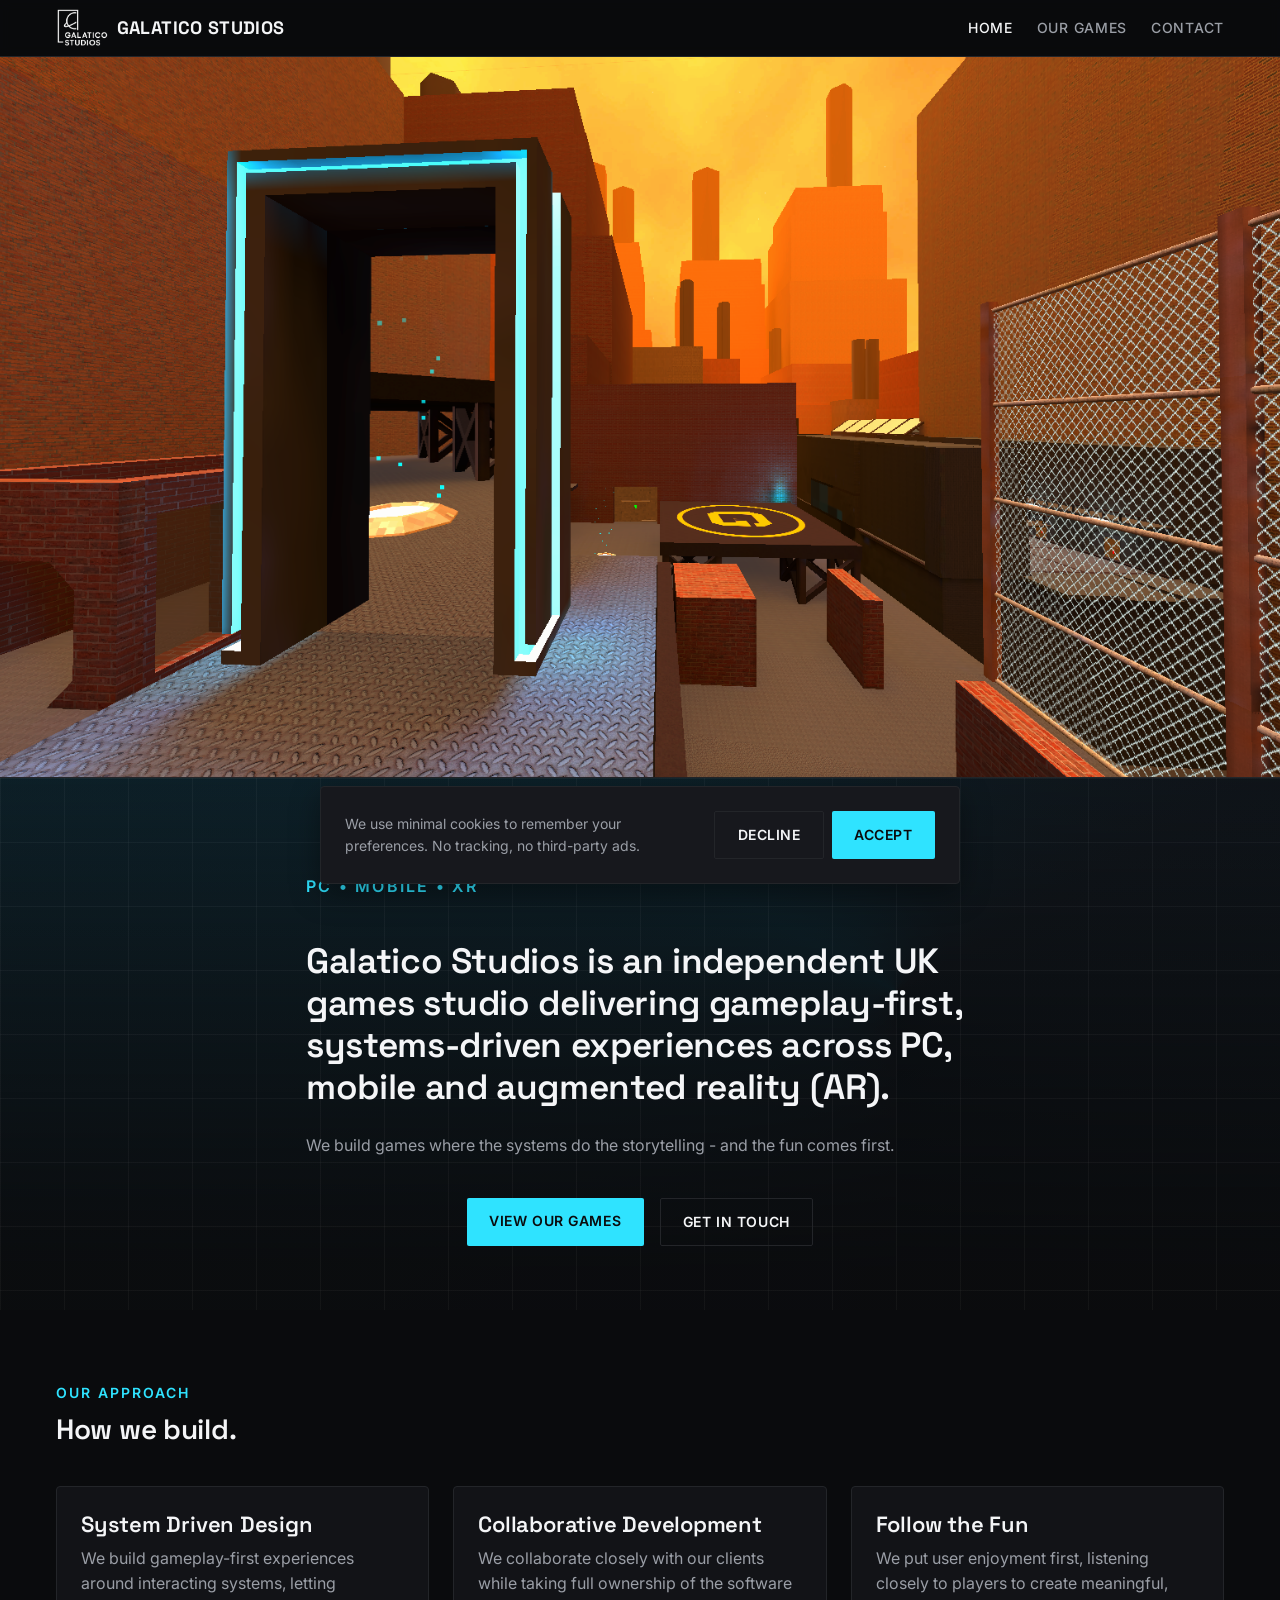
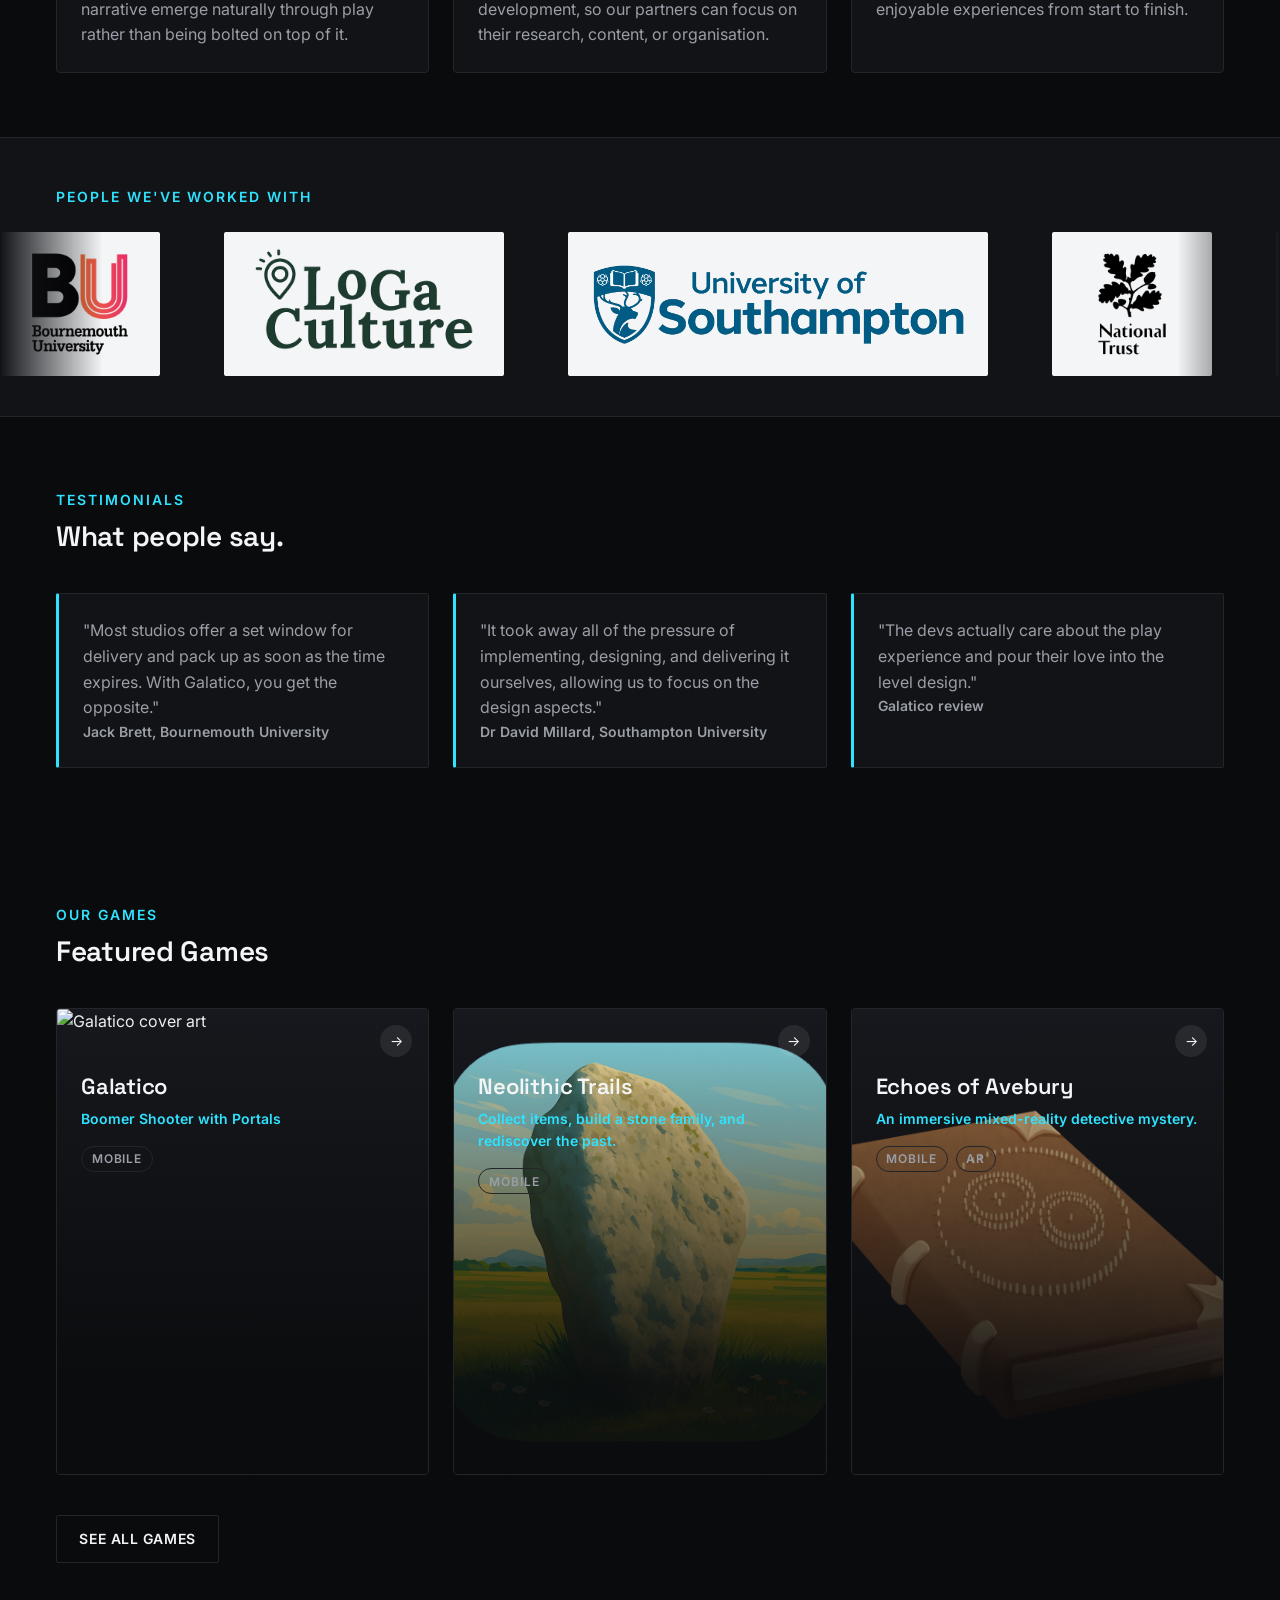
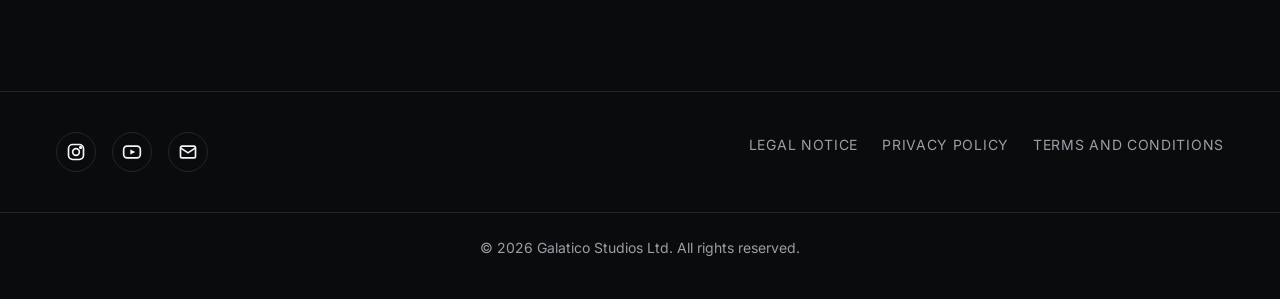
==== commit 2c1790ea: "Working video being played" ====
--- a/index.html
+++ b/index.html
@@ -49,17 +49,29 @@
        allows autoplay, loop, no controls/branding/related videos); `playlist`
        repeating the video ID is required by YouTube for `loop` to work on a
        single video. `pointer-events: none` on the wrapper (see home.css)
-       blocks clicks so visitors can't pause it or jump to YouTube. -->
+       blocks clicks so visitors can't pause it or jump to YouTube.
+
+       The poster image stays on top of the embed while it buffers, and
+       showreel.js (via the YouTube IFrame API) only fades it out once the
+       stream has had time to ramp up to full quality - otherwise visitors
+       see YouTube's usual low-res-then-sharpen ramp-up and its paused/
+       buffering overlay (big play button + skip icons) right at the start. -->
   <section class="showreel-banner">
     <div class="showreel-video-wrap">
       <iframe
+        id="showreel-player"
         class="showreel-video"
-        src="https://www.youtube-nocookie.com/embed/whuB1IYX6Ms?autoplay=1&mute=1&loop=1&playlist=whuB1IYX6Ms&controls=0&showinfo=0&rel=0&modestbranding=1&iv_load_policy=3&disablekb=1&fs=0&playsinline=1"
+        src="https://www.youtube-nocookie.com/embed/whuB1IYX6Ms?autoplay=1&mute=1&loop=1&playlist=whuB1IYX6Ms&controls=0&showinfo=0&rel=0&modestbranding=1&iv_load_policy=3&disablekb=1&fs=0&playsinline=1&enablejsapi=1"
         title="Galatico Studios showreel"
         frameborder="0"
         allow="autoplay; encrypted-media"
         referrerpolicy="strict-origin-when-cross-origin"
       ></iframe>
+      <img
+        class="showreel-poster"
+        src="assets/media/games/Galatico/Screenshot 2026-02-26 223201.png"
+        alt=""
+      >
     </div>
   </section>
 
@@ -201,6 +213,13 @@
   <script src="assets/js/logos-data.js" defer></script>
   <script src="assets/js/main.js" defer></script>
   <script src="assets/js/cookie-consent.js" defer></script>
+  <script src="assets/js/showreel.js" defer></script>
+  <!-- Not deferred: this just registers the async YouTube IFrame API loader,
+       which calls window.onYouTubeIframeAPIReady (defined in showreel.js)
+       whenever it finishes loading - there's no ordering requirement since
+       that fetch to youtube.com is always far slower than parsing our own
+       deferred scripts. -->
+  <script src="https://www.youtube.com/iframe_api"></script>
   <script>
     // `defer` only affects scripts that have a `src` - it does nothing on an
     // inline script like this one, which otherwise runs immediately as the
--- a/assets/css/pages/home.css
+++ b/assets/css/pages/home.css
@@ -44,6 +44,24 @@
   min-width: 177.78vh;
   min-height: 56.25vw;
   transform: translate(-50%, -50%);
+}
+
+/* Sits above the iframe and hides its buffering/quality-ramp-up state.
+   showreel.js removes .is-hidden once the stream has had time to reach full
+   quality; the fade covers the handoff so it isn't a jarring cut. */
+.showreel-poster {
+  position: absolute;
+  inset: 0;
+  z-index: 1;
+  width: 100%;
+  height: 100%;
+  object-fit: cover;
+  transition: opacity 0.6s ease;
+}
+
+.showreel-poster.is-hidden {
+  opacity: 0;
+  pointer-events: none;
 }
 
 /* The hero uses two layered pseudo-elements for its background texture
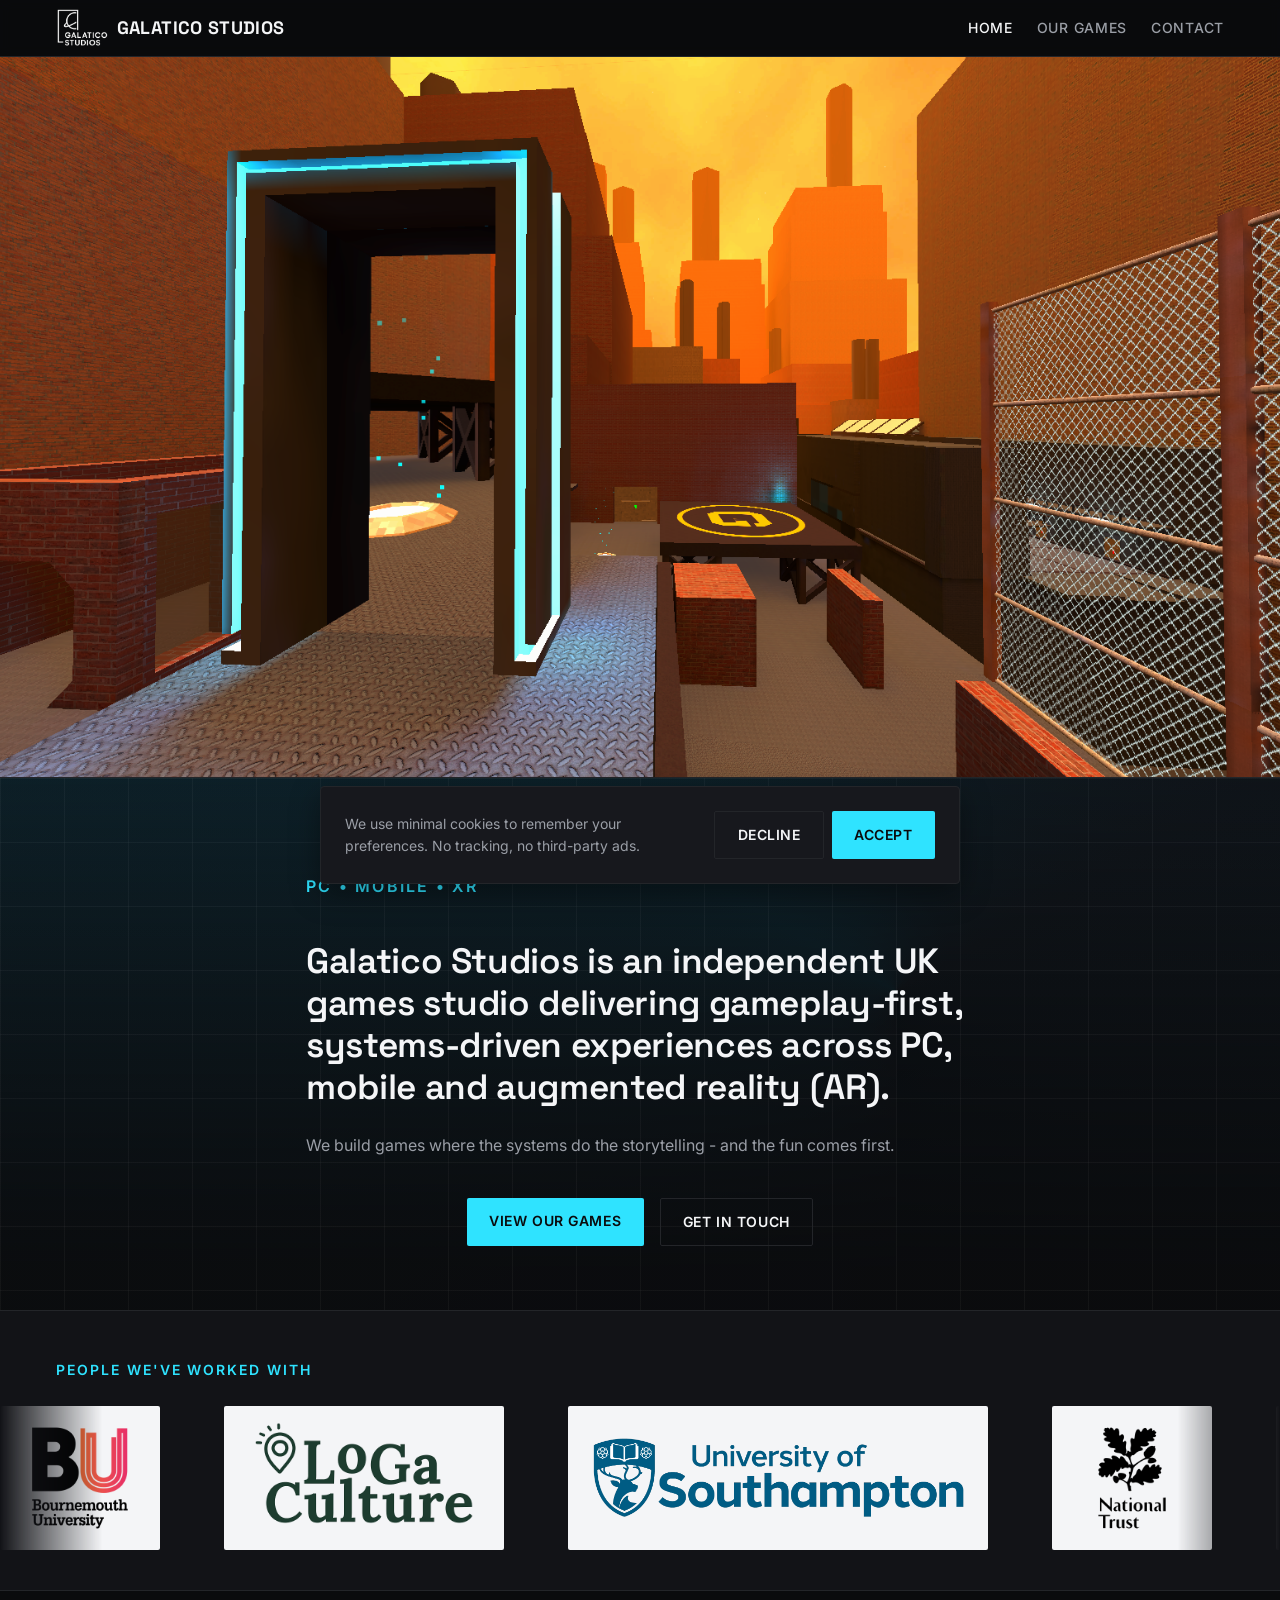
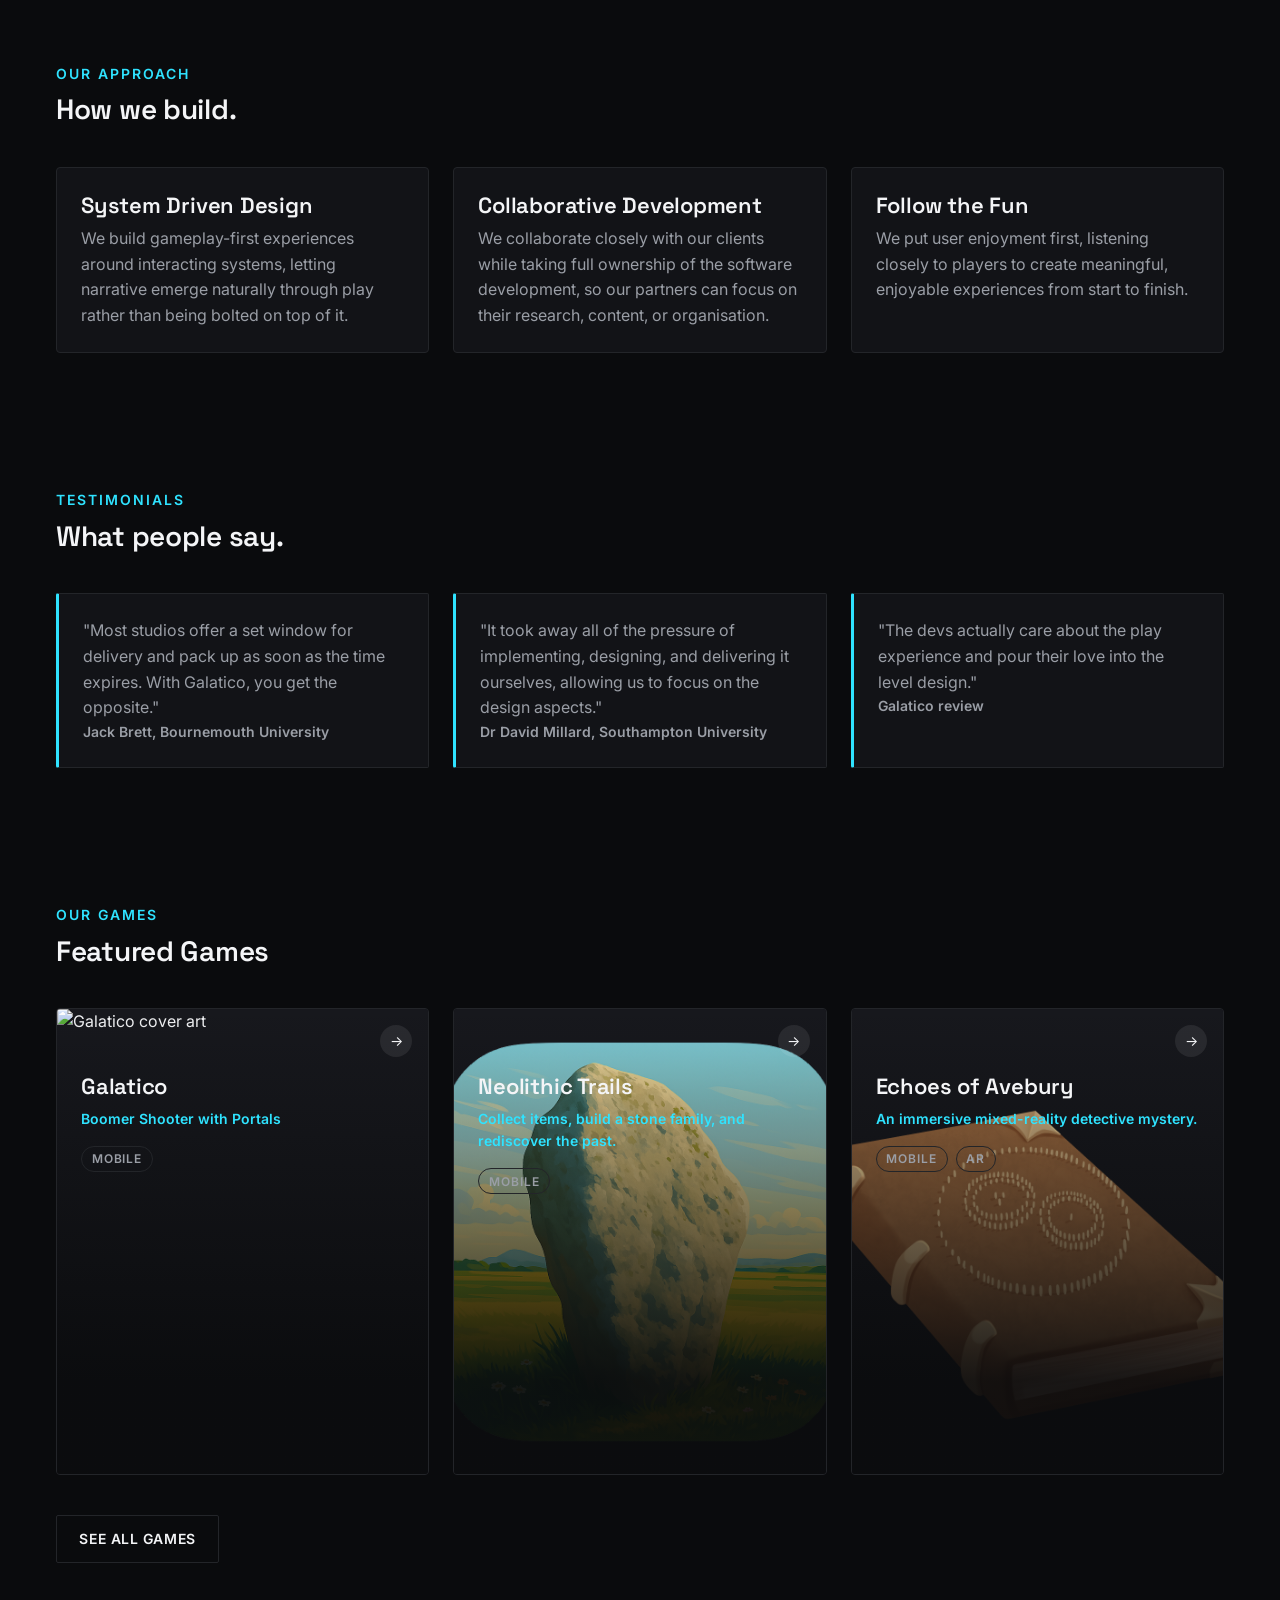
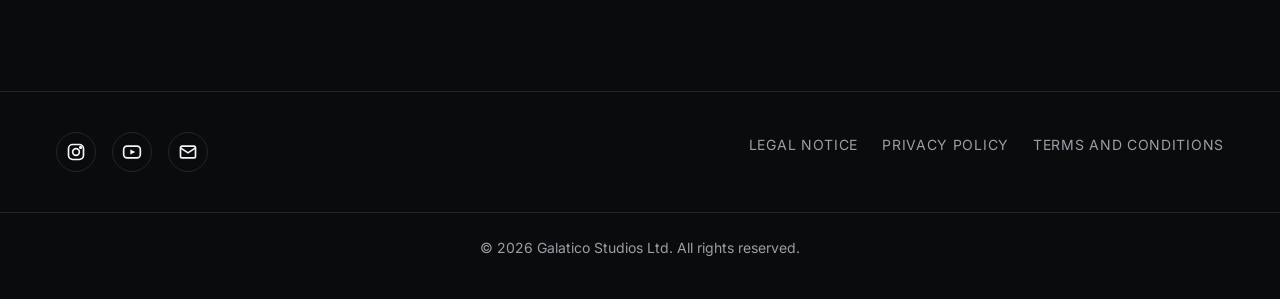
==== commit 14a64e9b: "Updated more company logos" ====
--- a/index.html
+++ b/index.html
@@ -92,6 +92,19 @@
       </div>
     </section>
 
+    <!-- Companies We've Worked With: a horizontally auto-scrolling, looping
+         logo strip. Add/remove logos in the `logos` array in
+         assets/js/logos-data.js - renderLogoScroll() handles duplicating
+         them so the CSS animation loops without a visible jump. -->
+    <section class="logo-scroll-section">
+      <div class="container section-heading">
+        <p class="kicker">People We've Worked With</p>
+      </div>
+      <div class="logo-scroll">
+        <div class="logo-scroll-track" id="logo-scroll-track"></div>
+      </div>
+    </section>
+
     <!-- Our Approach -->
     <section class="section container">
       <div class="section-heading">
@@ -114,18 +127,7 @@
       </div>
     </section>
 
-    <!-- Companies We've Worked With: a horizontally auto-scrolling, looping
-         logo strip. Add/remove logos in the `logos` array in
-         assets/js/logos-data.js - renderLogoScroll() handles duplicating
-         them so the CSS animation loops without a visible jump. -->
-    <section class="logo-scroll-section">
-      <div class="container section-heading">
-        <p class="kicker">People We've Worked With</p>
-      </div>
-      <div class="logo-scroll">
-        <div class="logo-scroll-track" id="logo-scroll-track"></div>
-      </div>
-    </section>
+    
 
     <!-- Testimonials -->
     <section class="section container">
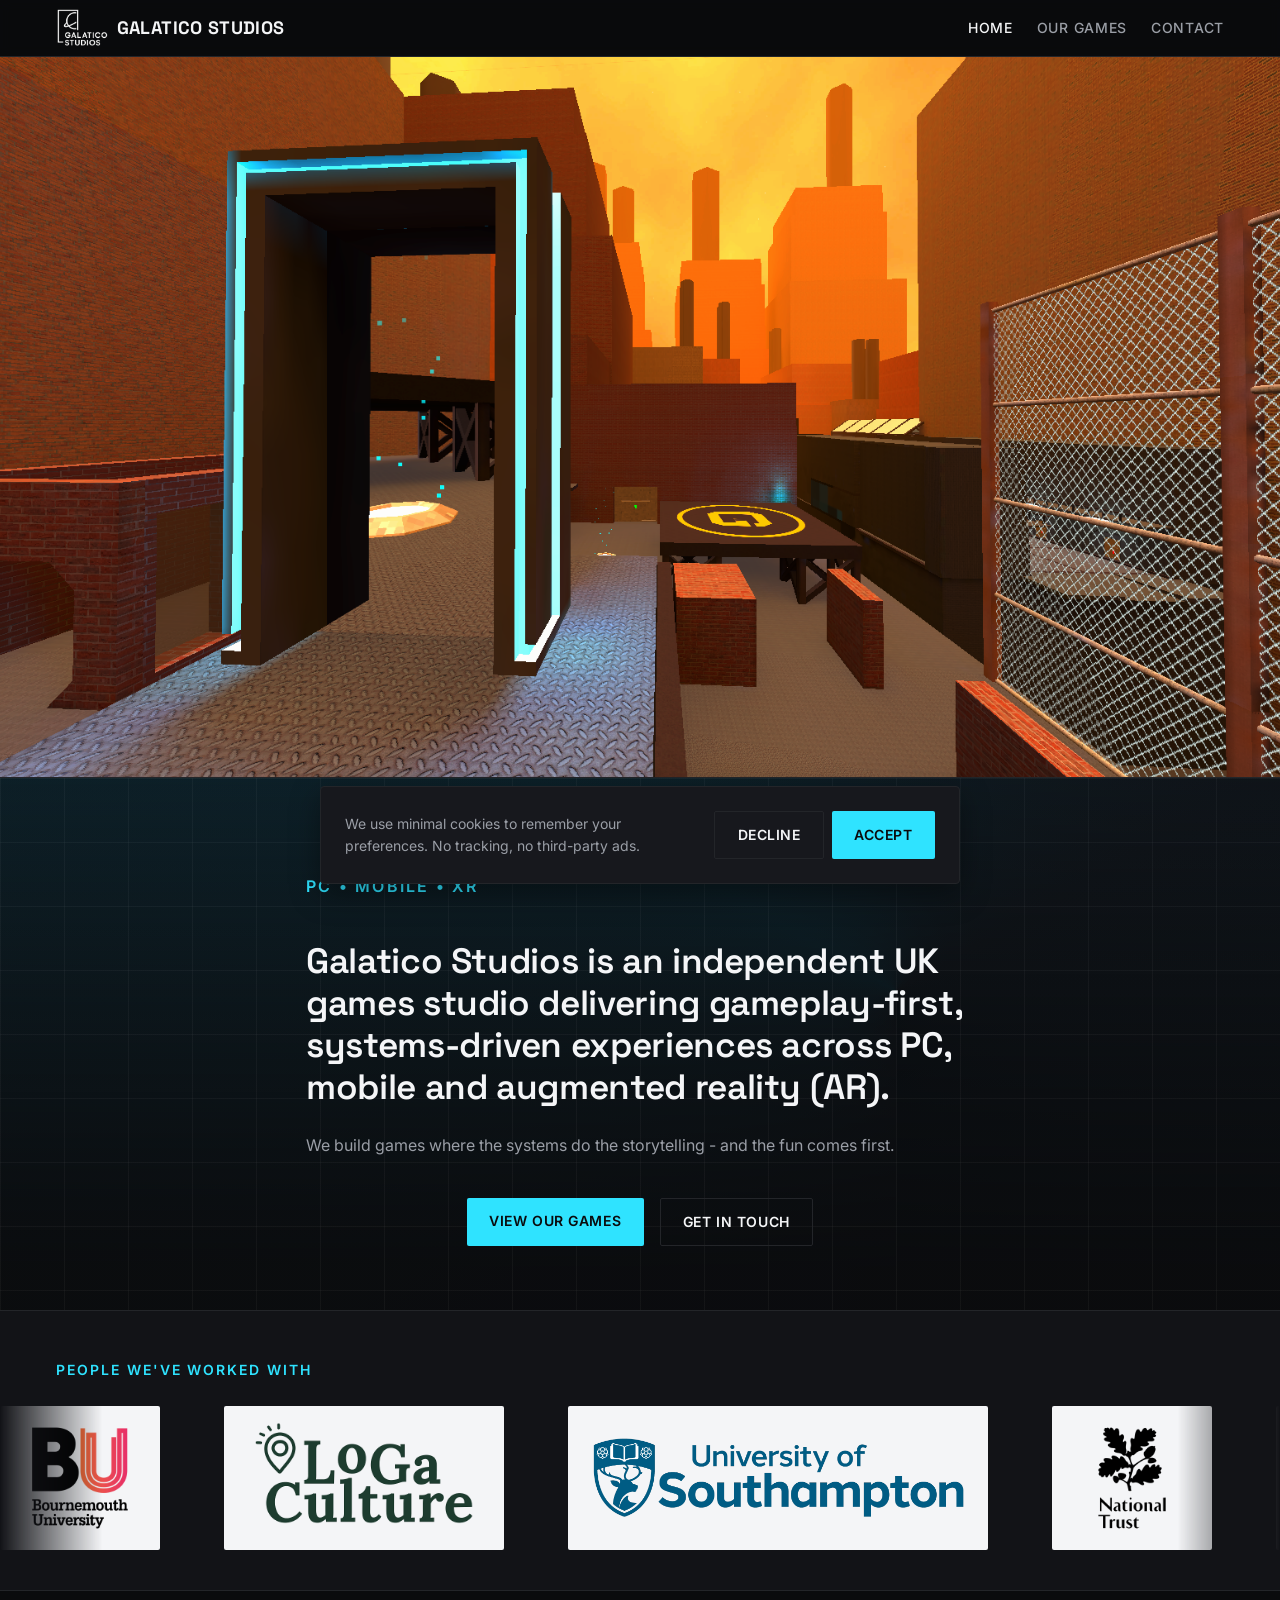
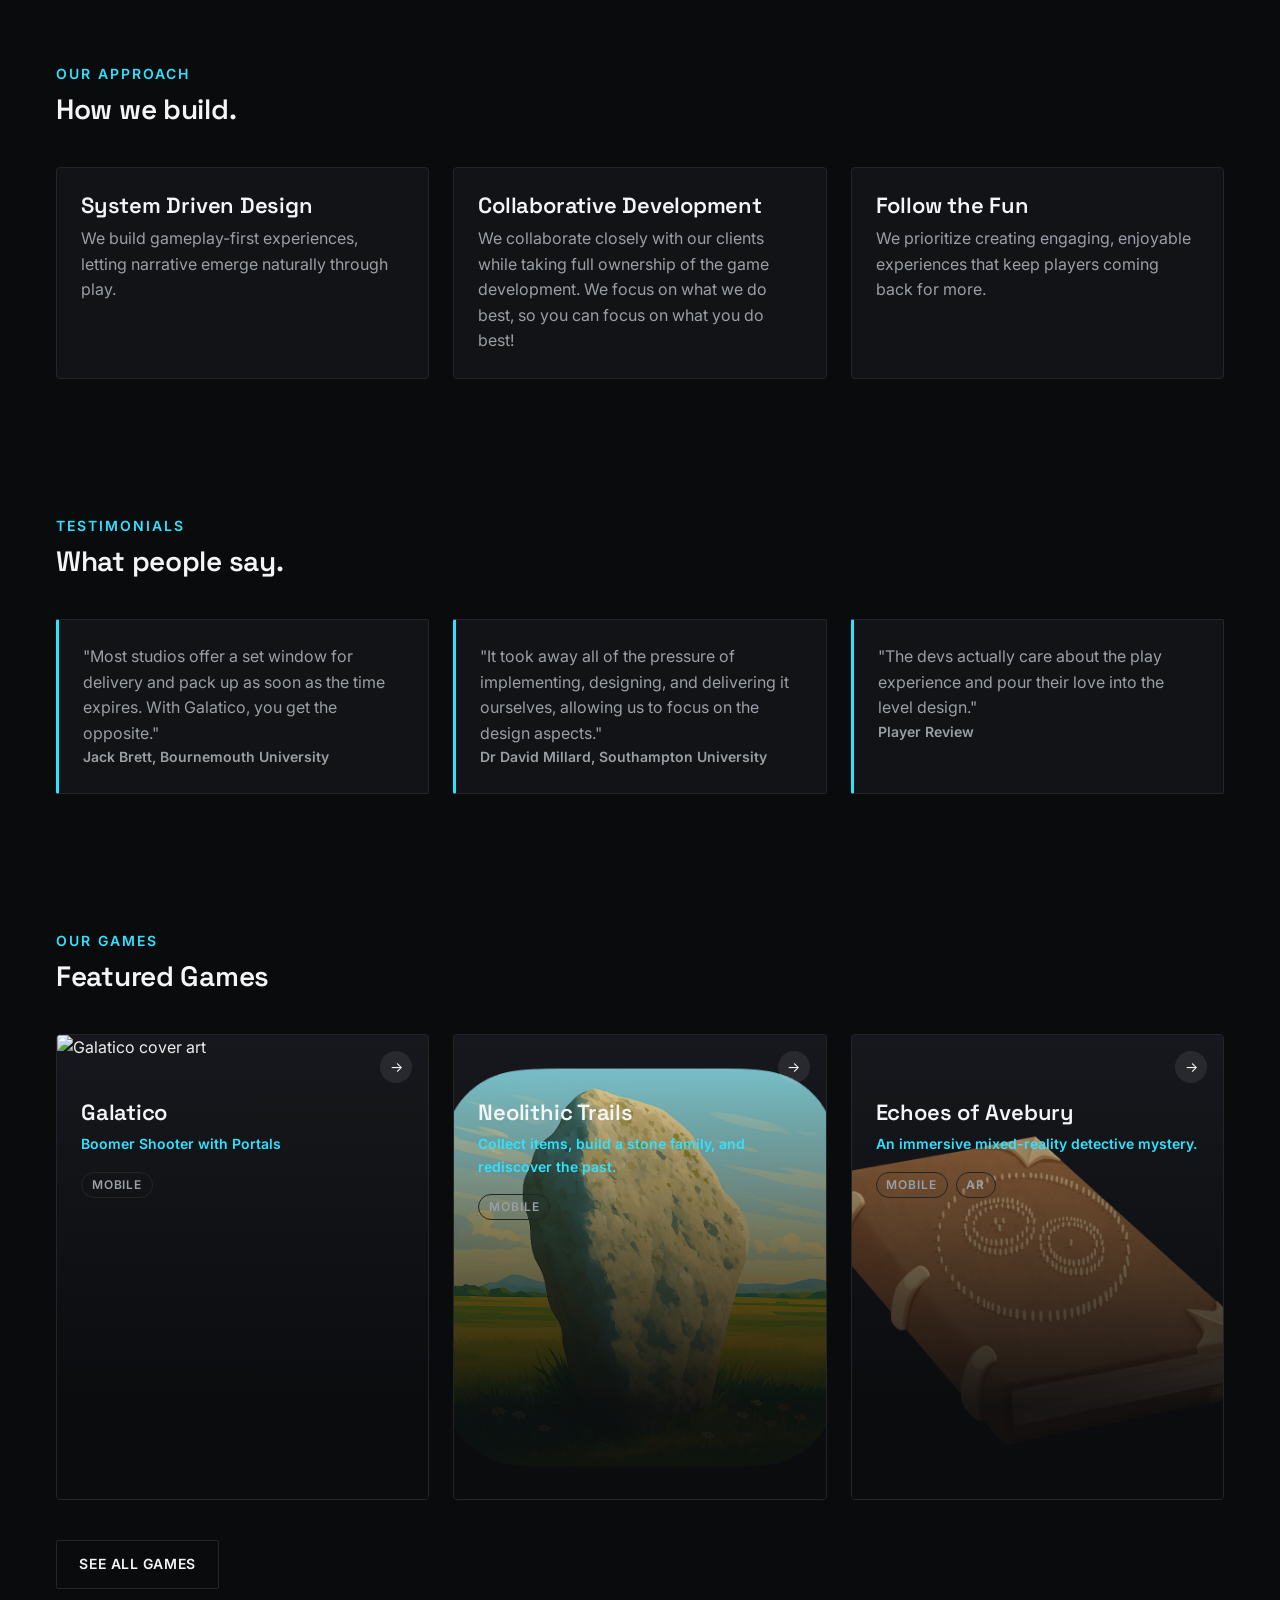
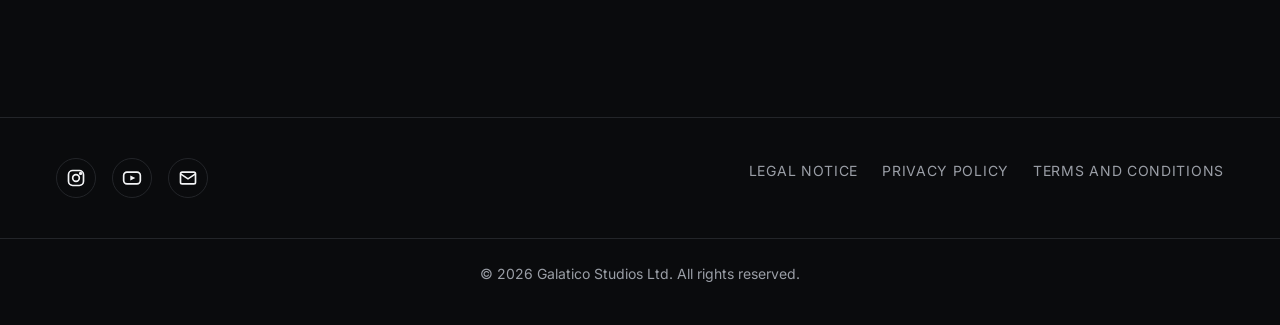
==== commit f34a040b: "Updated wording" ====
--- a/index.html
+++ b/index.html
@@ -114,15 +114,15 @@
       <div class="approach-grid">
         <article class="approach-card">
           <h3>System Driven Design</h3>
-          <p>We build gameplay-first experiences around interacting systems, letting narrative emerge naturally through play rather than being bolted on top of it.</p>
+          <p>We build gameplay-first experiences, letting narrative emerge naturally through play.</p>
         </article>
         <article class="approach-card">
           <h3>Collaborative Development</h3>
-          <p>We collaborate closely with our clients while taking full ownership of the software development, so our partners can focus on their research, content, or organisation.</p>
+          <p>We collaborate closely with our clients while taking full ownership of the game development. We focus on what we do best, so you can focus on what you do best!</p>
         </article>
         <article class="approach-card">
           <h3>Follow the Fun</h3>
-          <p>We put user enjoyment first, listening closely to players to create meaningful, enjoyable experiences from start to finish.</p>
+          <p>We prioritize creating engaging, enjoyable experiences that keep players coming back for more.</p>
         </article>
       </div>
     </section>
@@ -146,7 +146,7 @@
         </blockquote>
         <blockquote class="testimonial-card">
           <p>"The devs actually care about the play experience and pour their love into the level design."</p>
-          <cite>Galatico review</cite>
+          <cite>Player Review</cite>
         </blockquote>
       </div>
     </section>
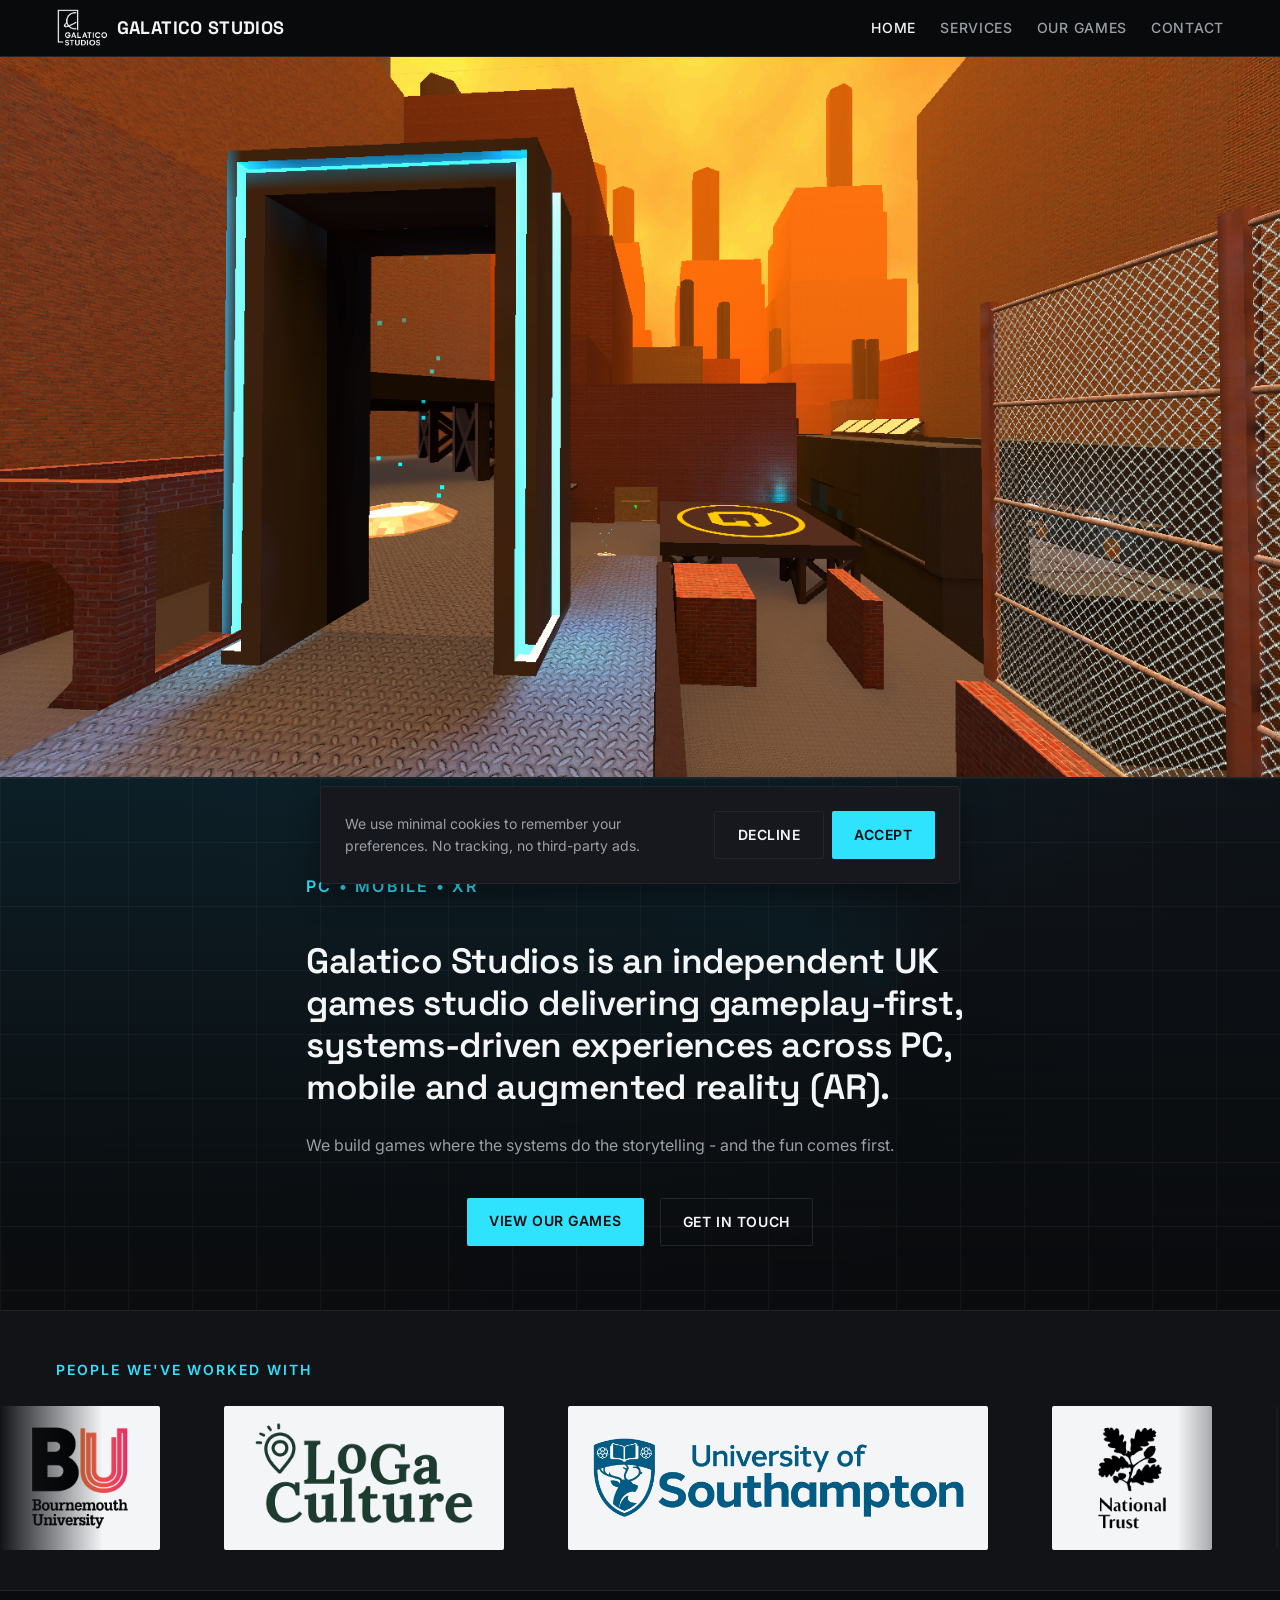
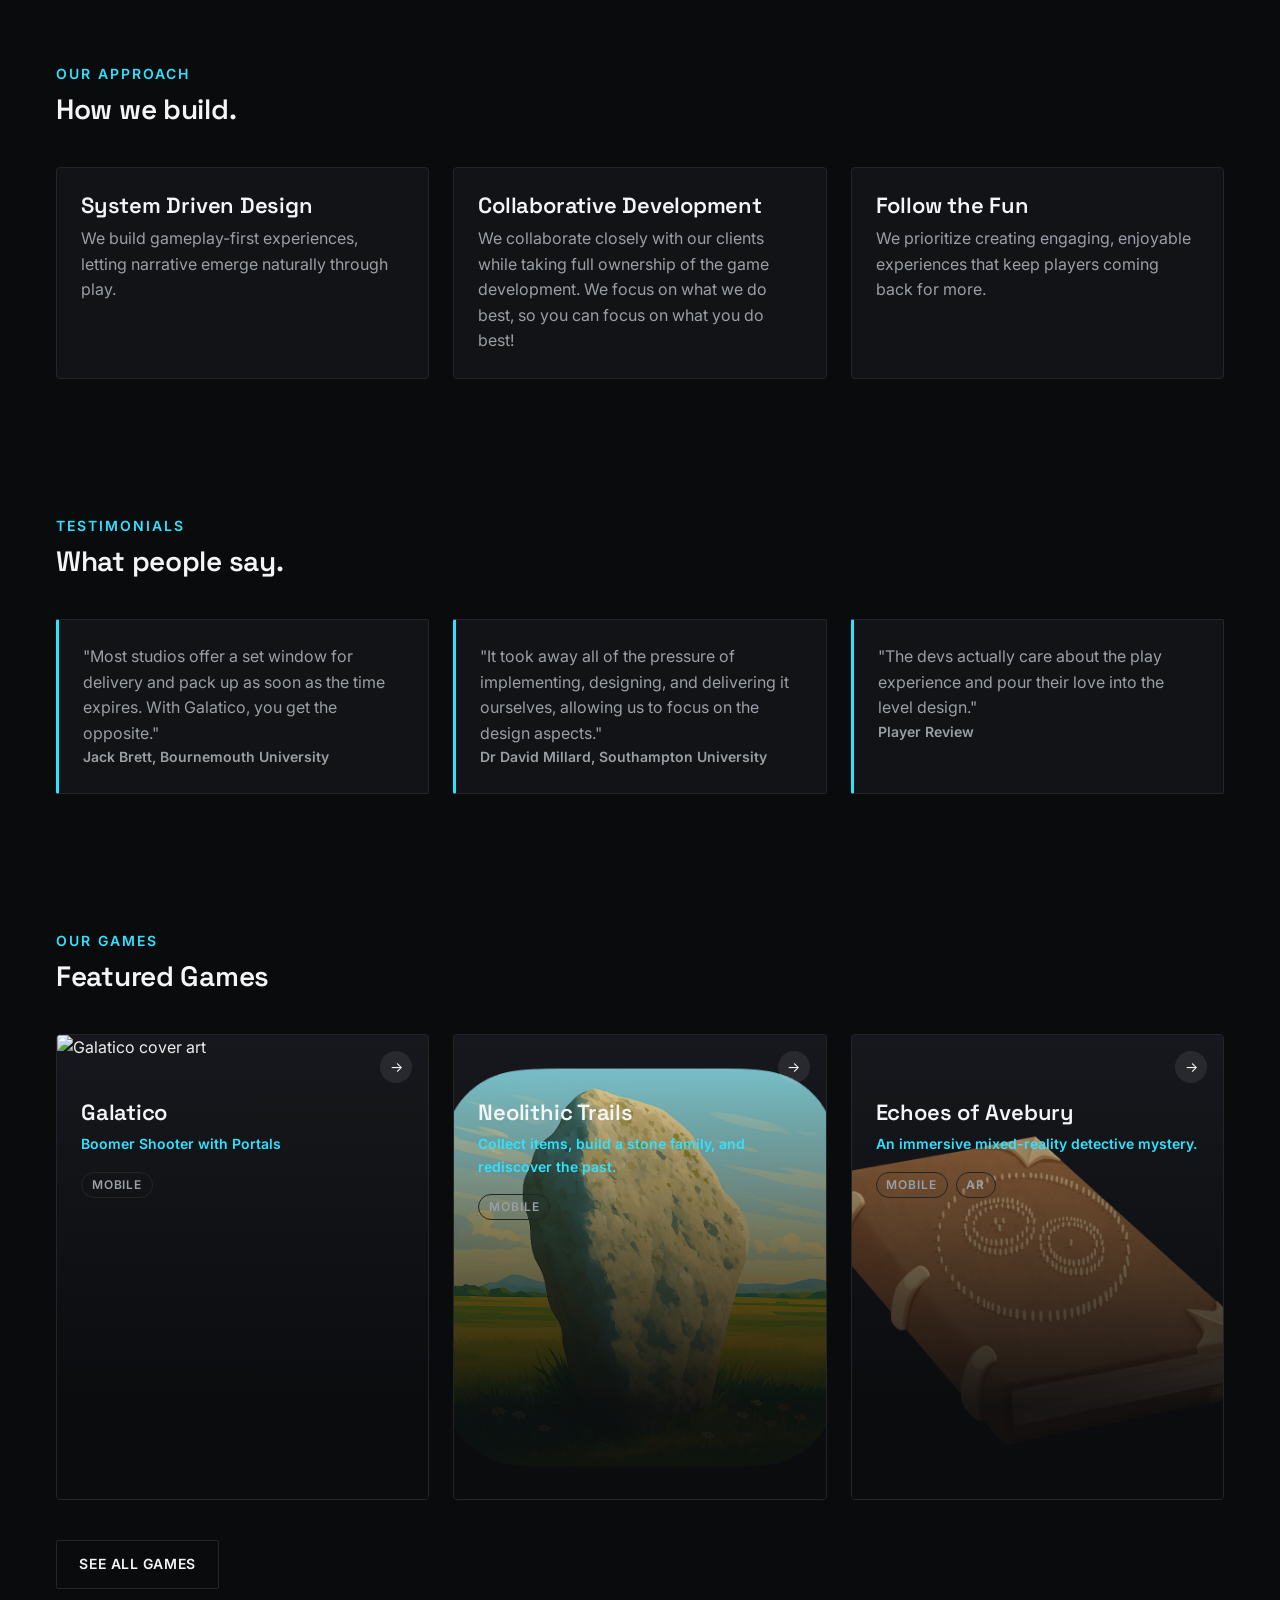
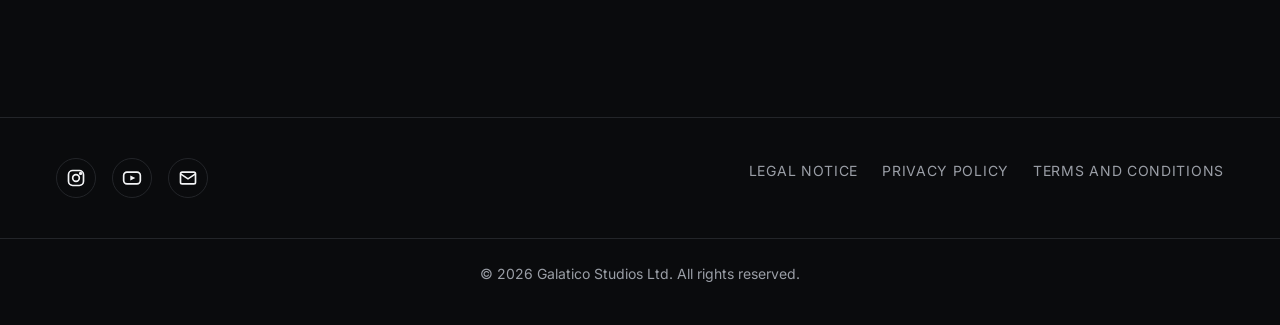
==== commit e8eb61c5: "Basic services page is now implemented" ====
--- a/index.html
+++ b/index.html
@@ -36,6 +36,7 @@
       <nav class="main-nav" id="main-nav" aria-label="Primary">
         <ul>
           <li><a href="index.html" aria-current="page">Home</a></li>
+          <li><a href="Pages/services.html">Services</a></li>
           <li><a href="Pages/our-games.html">Our Games</a></li>
           <li><a href="mailto:msmith@galaticostudios.co.uk">Contact</a></li>
         </ul>
@@ -127,7 +128,7 @@
       </div>
     </section>
 
-    
+
 
     <!-- Testimonials -->
     <section class="section container">
